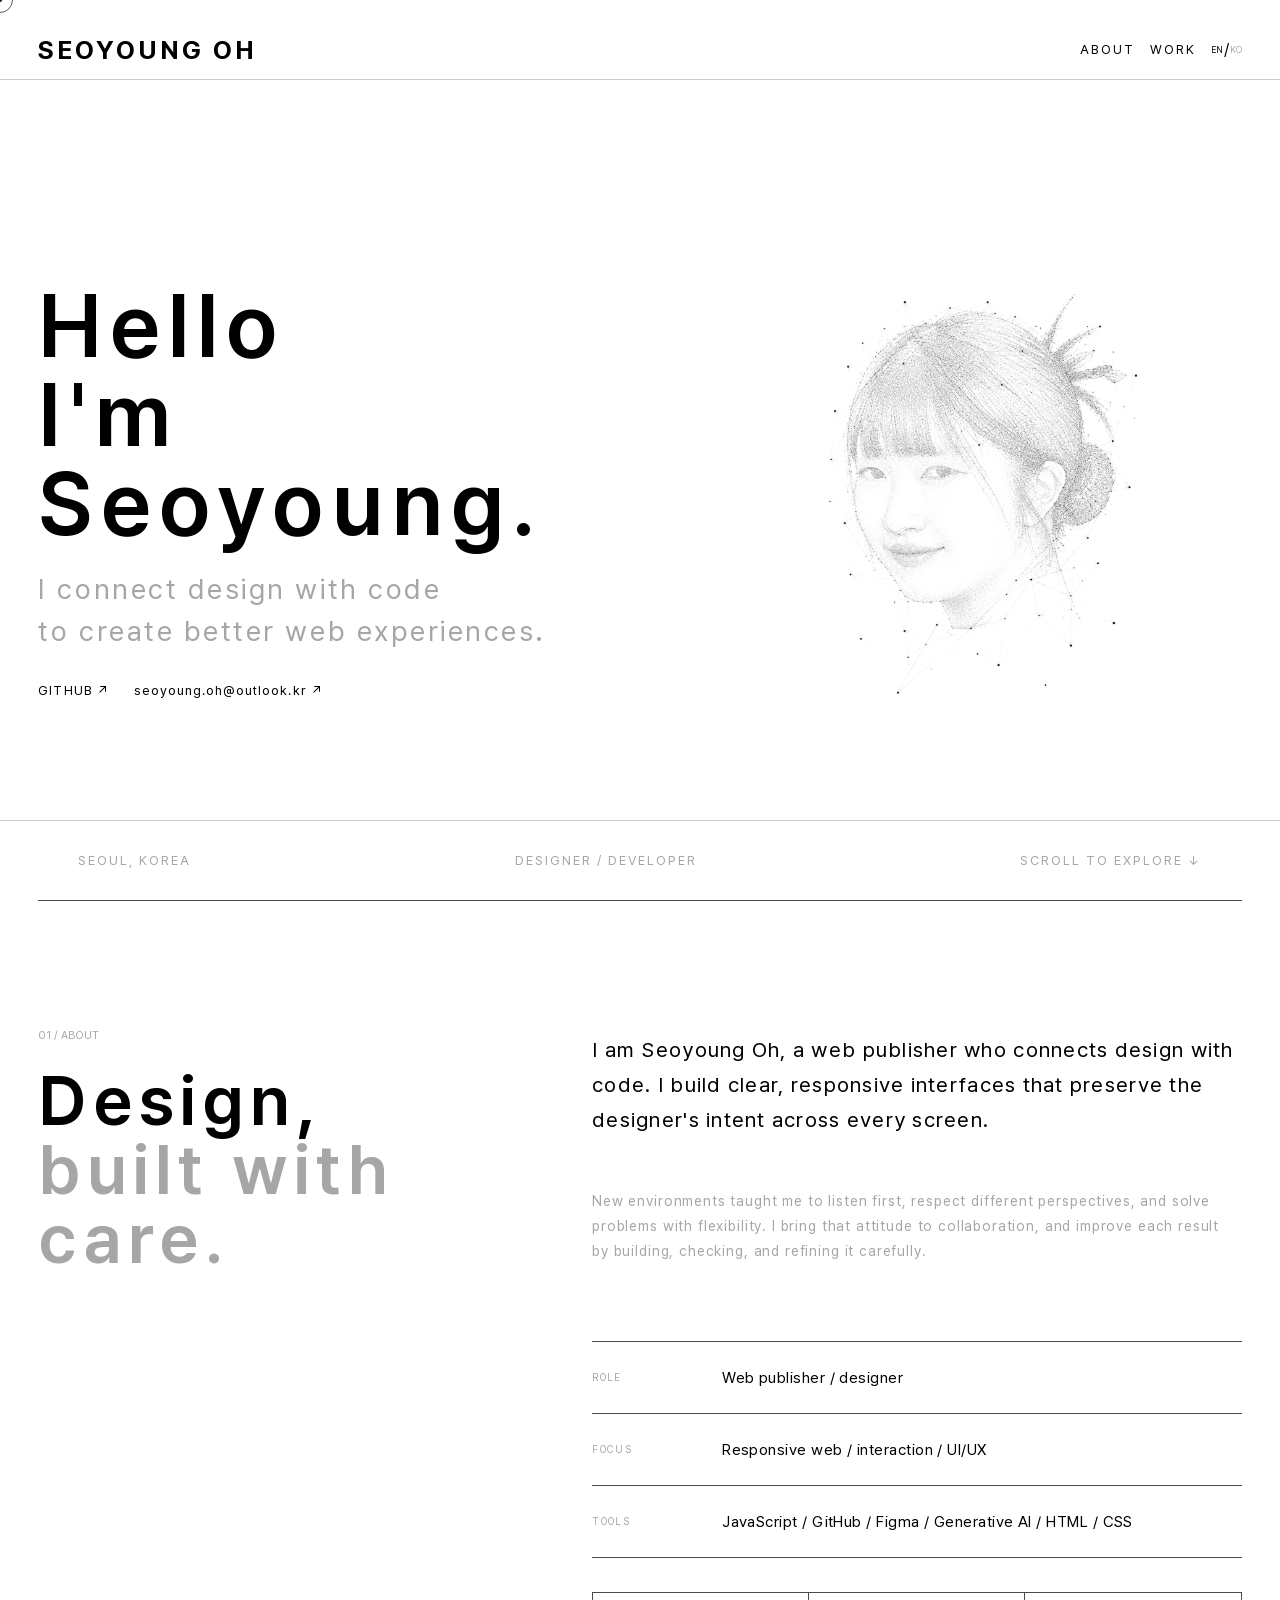
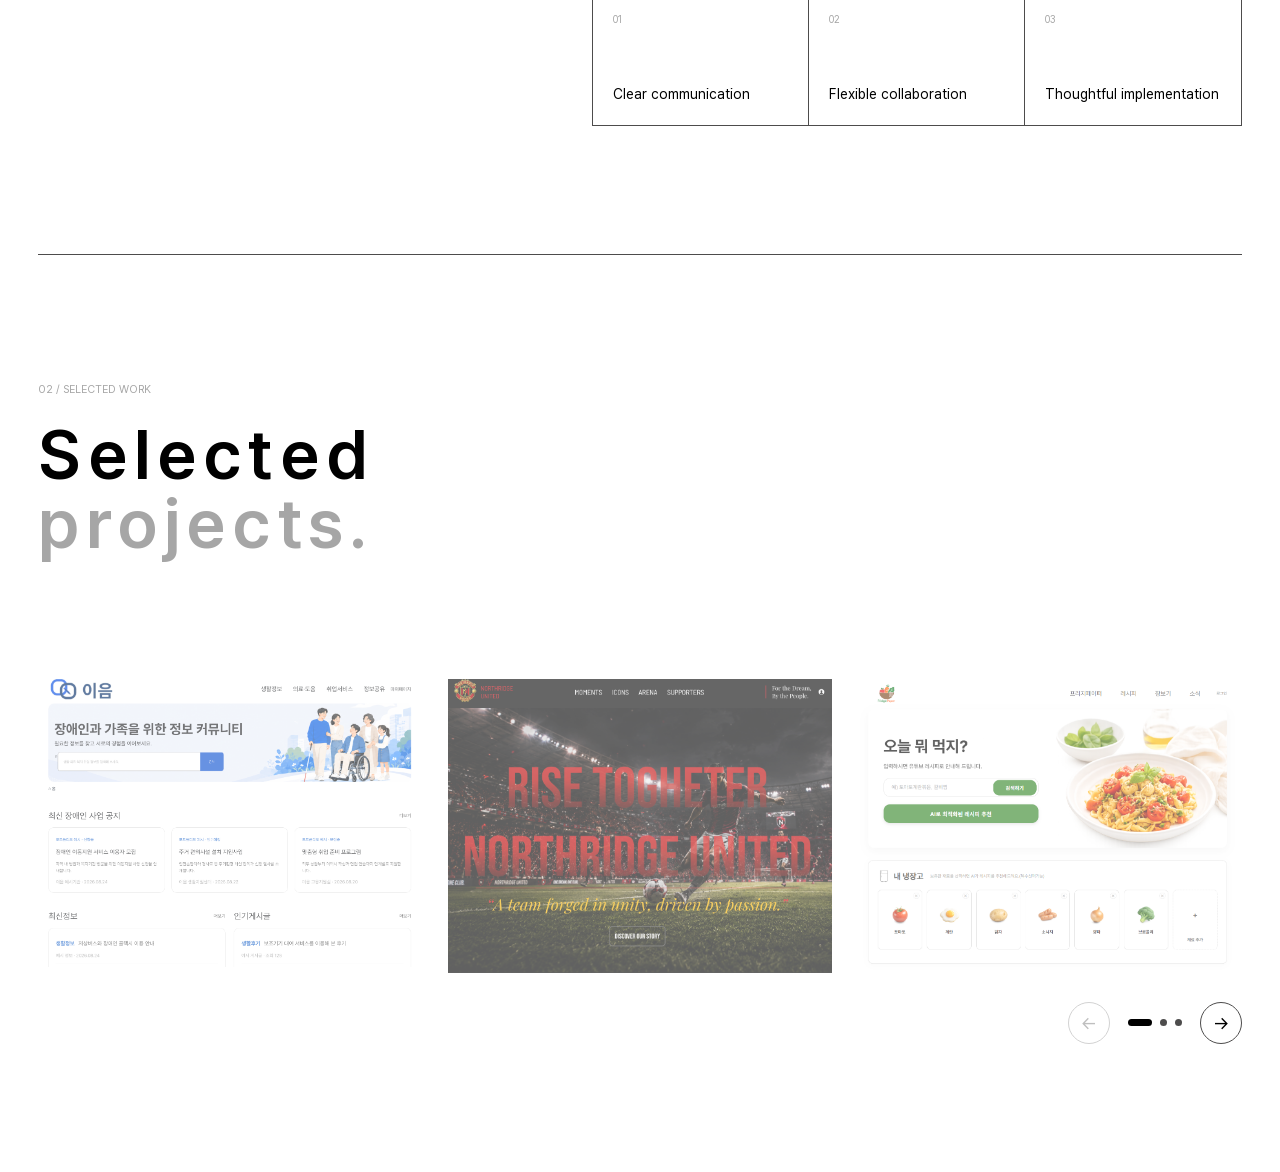
==== index.html @ 44e07429 "Update index.html" ====
<!DOCTYPE html>
<html lang="en">

<head>
  <meta charset="UTF-8">
  <meta name="viewport" content="width=device-width, initial-scale=1.0">

  <title>SEOYOUNG OH</title>

  <link rel="stylesheet" href="./css/reset.css">
  <link rel="stylesheet" href="./css/style.css">
  <link rel="stylesheet" href="./css/font.css">
  <link rel="stylesheet" href="./css/common.css">
  <link rel="stylesheet" href="./css/media.css">
  <script src="https://cdn.jsdelivr.net/npm/gsap@3/dist/gsap.min.js" defer></script>
  <script src="./script.js" defer></script>
</head>

<body>


  <header id="header">
    <div class="pc">
      <h2 class="logo ">
        <a href="./index.html" >seoyoung oh</a>
      </h2>

      <nav class="nav nav_set">
        <ul>
          <li>
            <a href="#about" data-en="ABOUT" data-ko="소개">ABOUT</a>
          </li>

          <li>
            <a href="#work" data-en="WORK" data-ko="작업">WORK</a>
          </li>

        </ul>
      </nav>

      <!-- 번역 -->
      <div class="translation">

        <button type="button" class="lang active" data-lang="en">
          EN
        </button>

        <span>/</span>

        <button type="button" class="lang" data-lang="ko">
          KO
        </button>

      </div> <!-- .translation -->
    </div><!-- .pc -->



  </header> <!-- #header -->


  <section id="contents">
    <article class="cover" id="cover">
      <article class="covertext">
        <div class="desc1 maintitle maintitle_weight">
          <p data-en="Hello" data-ko="안녕하세요">
            Hello
          </p>
          <p data-en="I'm Seoyoung." data-ko="오서영입니다.">
            I'm Seoyoung.
          </p>

        </div>

        <div class="desc2 maintitle_small">
          <p data-en="I connect design with code" data-ko="디자인의 가치를 코드로 연결해,">
            I connect design with code
          </p>

          <p data-en="to create better web experiences." data-ko="더 나은 웹 경험을 만듭니다.">
            to create better web experiences.
          </p>
        </div>

        <div class="cover_contact" aria-label="Contact information">
          <a href="https://github.com/olovesy/" target="_blank" rel="noopener noreferrer">GITHUB ↗</a>
          <a href="mailto:seoyoung.oh@outlook.kr" aria-label="seoyoung.oh@outlook.kr로 이메일 보내기">seoyoung.oh@outlook.kr ↗</a>
          
        </div>
      </article>


      <article class="coverimg">

        <figure>
          <img src="./img/img.png" alt="">
        </figure>

      </article>

    </article> <!-- .cover -->

    <article class="about" id="about">
      <div class="about_inner" id="about_inner">
        <div class="about_heading" id="about_heading">
          <div class="about_label subtitle" id="about_label">
            <p data-en="01 / ABOUT" data-ko="01 / 소개">01 / ABOUT</p>
          </div>

          <div class="about_title maintitle2" id="about_title">
            <p data-en="Design," data-ko="디자인을 이해하고,">Design,</p>
            <p data-en="built with care." data-ko="세심하게 구현합니다.">built with care.</p>
          </div>
        </div>

        <div class="about_body" id="about_body">
          <p class="about_lead title_small" id="about_lead"
            data-en="I am Seoyoung Oh, a web publisher who connects design with code. I build clear, responsive interfaces that preserve the designer's intent across every screen."
            data-ko="디자인과 코드를 연결하는 웹 퍼블리셔 오서영입니다. 디자이너의 의도가 어떤 화면에서도 자연스럽게 이어지도록 명확하고 반응형에 강한 인터페이스를 만듭니다.">
            I am Seoyoung Oh, a web publisher who connects design with code. I build clear, responsive interfaces that preserve the designer's intent across every screen.
          </p>

          <p class="about_story normalfont" id="about_story"
            data-en="New environments taught me to listen first, respect different perspectives, and solve problems with flexibility. I bring that attitude to collaboration, and improve each result by building, checking, and refining it carefully."
            data-ko="새로운 환경에서 먼저 듣고 서로 다른 관점을 존중하며 유연하게 문제를 해결하는 법을 배웠습니다. 협업에서도 이 태도를 바탕으로 직접 구현하고 확인하며 결과를 꼼꼼하게 개선합니다.">
            New environments taught me to listen first, respect different perspectives, and solve problems with flexibility. I bring that attitude to collaboration, and improve each result by building, checking, and refining it carefully.
          </p>

          <div class="about_profile" id="about_profile">
            <div class="about_profile_item">
              <span class="about_profile_name" data-en="ROLE" data-ko="역할">ROLE</span>
              <span class="about_profile_value" data-en="Web publisher / designer" data-ko="웹 퍼블리셔 / 디자이너">Web publisher / designer</span>
            </div>
            <div class="about_profile_item">
              <span class="about_profile_name" data-en="FOCUS" data-ko="강점">FOCUS</span>
              <span class="about_profile_value" data-en="Responsive web / interaction / UI/UX" data-ko="반응형 웹 / 인터랙션 / UI/UX">Responsive web / interaction / UI/UX</span>
            </div>
            <div class="about_profile_item">
              <span class="about_profile_name" data-en="TOOLS" data-ko="기술">TOOLS</span>
              <span class="about_profile_value" data-en="HTML / CSS / JavaScript / GitHub / Figma / Generative AI" data-ko="HTML / CSS / JavaScript / GitHub / Figma / 생성형 AI"> JavaScript / GitHub / Figma / Generative AI / HTML / CSS </span>
            </div>
          </div>

          <div class="about_principles" id="about_principles">
            <div class="about_principle">
              <span>01</span>
              <p data-en="Clear communication" data-ko="명확한 소통">Clear communication</p>
            </div>
            <div class="about_principle">
              <span>02</span>
              <p data-en="Flexible collaboration" data-ko="유연한 협업">Flexible collaboration</p>
            </div>
            <div class="about_principle">
              <span>03</span>
              <p data-en="Thoughtful implementation" data-ko="세심한 구현">Thoughtful implementation</p>
            </div>
          </div>
        </div>
      </div>
    </article> <!-- .about -->


    <article class="work" id="work">

  <div class="work_left">

    <div class="subtitle">
      <p data-en="02 / SELECTED WORK" data-ko="02 / 주요 작업">02 / SELECTED WORK</p>
    </div>

    <div class="maintitle2">
      <p data-en="Selected" data-ko="선별한 작업을">Selected</p>
      <p data-en="projects." data-ko="소개합니다.">projects.</p>
    </div>

  </div>

  <div class="work_body" id="work_body">
    <div class="work_list" id="work_list">

      <figure class="work_item">
        <a href="https://olovesy.github.io/01_IEUM_Personal_Portfolio/" target="_blank" rel="noopener noreferrer" aria-label="이음 개인 포트폴리오 보기">
          <img src="./img/work03.png" alt="이음 개인 포트폴리오">
        </a>
      </figure>

      <figure class="work_item">
        <a href="https://olovesy.github.io/02_NORTHTRIDGE_UNITED_Personal_Portfolio/" target="_blank" rel="noopener noreferrer" aria-label="Northridge United 개인 포트폴리오 보기">
          <img src="./img/work01.png" alt="Northridge United 개인 포트폴리오">
        </a>
      </figure>

      <figure class="work_item">
        <a href="https://olovesy.dothome.co.kr/FridgePaper/" target="_blank" rel="noopener noreferrer" aria-label="FridgePaper 프로젝트 보기">
          <img src="./img/work02.png" alt="FridgePaper 프로젝트">
        </a>
      </figure>

    </div>

    <div class="work_controls" aria-label="Project slider controls">
      <button type="button" class="work_arrow work_prev" aria-label="Previous project">←</button>
      <div class="work_dots" aria-label="Choose project"></div>
      <button type="button" class="work_arrow work_next" aria-label="Next project">→</button>
    </div>
  </div>

</article>

  </section> <!-- #contents -->

  <footer id="footer">
    <article>
      <div class="f_nav f_nav_set">
        <div class="from">
          <span>seoul, korea</span>
        </div>
        <div class="job">
          <span>designer / developer</span>
        </div>
        <div class="scroll">
          <span>scroll to explore</span>
          <span class="scroll_arrow">↓</span>
        </div>

      </div>
    </article>
  </footer> <!-- #footer -->



  <div class="cursor-dot"></div>
  <div class="cursor-circle"></div>


</body>

</html>
---- css/style.css ----
@charset "utf-8";

* {
    margin: 0;
    padding: 0;
    box-sizing: border-box;
}

li {
    list-style: none;
}

a {
    text-decoration: none;
    color: var(--black);
}

html {
    scroll-behavior: smooth;
}

body {
    overflow-x: hidden;
}


/* header */
#header .pc {
    position: fixed;
    top: 0;
    left: 0;
    z-index: 1000;

    width: 100%;
    height: 80px;
    padding: 0 40px;

    display: flex;
    align-items: center;

    border-bottom: 1px solid var(--black300);
    /* background-color: aquamarine; */
}

.cover,
.about,
.work,
.contact {
    scroll-margin-top: 80px;
}


/* .pc */
/* 로고 */
#header .pc {
    display: flex;
    background-color: #fff;
}

#header .logo {
    margin-top: 20px;
    /* 위 간격*/

}

#header .logo a {
    text-transform: uppercase;
    letter-spacing: 3px;
    font-size: clamp(20px, 2vw, 28px);
}


/* 네비 */

#header .nav {
    margin-left: auto;
    margin-top: 20px;
    /* 위 간격*/

}

#header .nav ul {
    display: flex;
    align-items: center;
    gap: clamp(10px, 1.2vw, 17px);
}

#header .nav ul li a {
    display: block;
    margin: 0;

    text-transform: uppercase;
}













/* 번역 */

.translation {
    display: flex;
    align-items: center;
    gap: 1px;

    margin-left: 15px;
    /* padding-right: 20px; */
    margin-top: 20px;
    /* 위 간격*/
}

.translation .lang {
    padding: 0;
    border: 0;
    background: none;

    color: var(--black200);
    cursor: pointer;
    font-size: 9px;
    letter-spacing: 1;
}

.translation .lang.active {
    color: var(--black);
}


/* .mobile */
#header .mobile {
    display: none;
}






#header .m_logo {
    margin-top: 20px;
    /* 위 간격*/

}

#header .m_logo a {
    text-transform: uppercase;
    letter-spacing: 3px;
}


/* 네비 */

#header .m_nav {
    margin-left: auto;
    margin-top: 20px;
    /* 위 간격*/

}

#header .m_nav ul {
    display: flex;
    align-items: center;
    gap: 17px
}

.header .m_nav ul li a {
    display: block;
    margin: 0;

    text-transform: uppercase;
}













/* 번역 */

.m_translation {
    display: flex;
    align-items: center;
    gap: 6px;

    margin-left: 40px;
    padding-right: 20px;
    margin-top: 20px;
    /* 위 간격*/
}

.m_translation .lang {
    padding: 0;
    border: 0;
    background: none;

    color: var(--black200);
    cursor: pointer;
    font-size: 10px;
    letter-spacing: 1;
}

.m_translation .lang.active {
    color: var(--black);
}



/* contents */

#contents {

    /* display: flex; */
    position: relative;

    padding: 80px 40px 0px 40px;
    height: auto;

}

/* 공통 */
.cover,
.about,
.work,
.contact {
    position: relative;
    width: 100%;
    height: 85vh;
    display: flex;



}


/* cover */
.cover {

    /* background-color: rgb(229, 243, 238); */
}

.cover {
    gap: 10%;
}

.cover .covertext {
    width: 100%;
    display: flex;
    flex-direction: column;
}

.cover .desc1 {
    margin-top: 15%;
    margin-left: 20%;
    /* background-color: #e9cfcf; */
}

.cover .desc1 p {}

.cover .desc2 {
    margin-top: -1%;
    margin-left: 20%;

}

.cover .desc2 p:first-child {
    padding-top: 3%;
}

.cover_contact {
    display: flex;
    flex-wrap: wrap;
    gap: 12px 24px;
    margin-top: 32px;
    margin-left: 20%;
    font-size: 13px;
    letter-spacing: 0.08em;
}

.cover_contact a,
.cover_contact span {
    color: var(--black);
}

.cover_contact a {
    border-bottom: 1px solid transparent;
    transition: border-color 0.2s ease;
}

.cover_contact a:hover,
.cover_contact a:focus-visible {
    border-bottom-color: currentColor;
}

.cover .coverimg {}

.cover .coverimg figure {}

.cover .coverimg figure img {
    /* display: none; */
    width: 65%;
    margin-top: 15%;
    background-color: #fff;

}



/* about 영역 */
.about {
    /* background-color: rgb(247, 237, 231); */






}

/* about 안의 글자와 이미지를 한 줄로 배치 */
.about .about_text {
    display: flex;
    margin-top: 10%;
    gap: 20%;
    width: 100%;


}

/* 왼쪽 */
.about .about_text .left {

    width: 33%;
    /* background-color: #e3dceb; */
    margin-left: 13%;

}



/* 오른쪽 */
.about .right_2 {
    /* background-color: #fadce7; */
    width: 27%;
    margin-top: 2%;
}

/* 설명 문단의 기본 여백 제거 */
.about .aboutmedesc p {}


.about .aboutmedesc p:nth-of-type(3) {
    display: flex;
    margin-top: 2%;
}

/* role 영역 */
.about .role {
    display: flex;
    /* role과 내용물을 가로로 배치 */
    align-items: baseline;
    /* 글자의 기준선에 맞춰 정렬 */

    border-top: 1px solid var(--black100);
    /* 위쪽 선 */
    margin-top: 30px;

    width: 80%;
    /* 보더 고정 너비 */


}



/* focus 영역 */
.about .focus {
    display: flex;
    /* focus와 내용물을 가로로 배치 */
    align-items: baseline;
    /* 글자의 기준선에 맞춰 정렬 */
    border-top: 1px solid var(--black100);
    /* 위쪽 선 */
    width: 80%;
    /* 보더 고정 너비 */

}

/* role과 focus의 제목 영역 너비 고정 */
.about .role p:first-child,
.about .focus p:first-child {
    width: 26%;
    /* role, focus 글씨 영역 너비 */
    flex-shrink: 0;
    /* 너비가 줄어들지 않도록 설정 */
    margin: 0;
    /* 기본 여백 제거 */
    margin: 20px 0;
    /* 위아래 바깥 여백 */

}

/* role과 focus의 상세 내용 기본 여백 제거 */
.about .role p:last-child,
.about .focus p:last-child {
    margin: 0;
}



/* work */
.work {


    /* background-color: rgb(244, 247, 238); */
}

/* contact */
.contact {


    /* background-color: rgb(242, 240, 224); */
}

/* contact */
.contact {
    height: auto;
    min-height: calc(100vh - 80px);
    padding: clamp(90px, 12vw, 180px) 0 clamp(80px, 9vw, 130px);
}

.contact_inner {
    width: 100%;
    display: grid;
    grid-template-columns: minmax(0, 1fr) minmax(360px, 0.72fr);
    gap: clamp(50px, 9vw, 150px);
    align-items: start;
}

.contact_heading {
    margin-left: 13%;
}

.contact_title {
    margin-top: 18px;
}

.contact_title p:last-child {
    color: var(--black200);
}

.contact_body {
    padding-top: 28px;
}

.contact_intro {
    max-width: 570px;
    color: var(--black200);
}

.contact_list {
    margin-top: clamp(38px, 5vw, 70px);
    border-top: 1px solid var(--black100);
}

.contact_item {
    min-height: 86px;
    display: grid;
    grid-template-columns: 95px minmax(0, 1fr) 30px;
    gap: 18px;
    align-items: center;
    border-bottom: 1px solid var(--black100);
    color: var(--black);
    transition: padding 0.3s ease, background-color 0.3s ease;
}

a.contact_item:hover,
a.contact_item:focus-visible {
    padding: 0 16px;
    background: rgba(0, 0, 0, 0.035);
}

.contact_name {
    color: var(--black200);
    font-size: 10px;
    letter-spacing: 0.14em;
}

.contact_value {
    overflow-wrap: anywhere;
    font-size: clamp(15px, 1.4vw, 20px);
    letter-spacing: 0.03em;
}

.contact_arrow {
    justify-self: end;
    font-size: 18px;
    transition: transform 0.3s ease;
}

a.contact_item:hover .contact_arrow {
    transform: translate(4px, -4px);
}

.contact_item.is-pending {
    color: var(--black200);
}

.contact_item.is-pending .contact_arrow {
    opacity: 0.25;
}

.contact_meta {
    display: flex;
    justify-content: space-between;
    gap: 20px;
    margin-top: 24px;
    color: var(--black200);
}




.work {
    display: flex;
    flex-direction: column;
    /* background-color: rgb(244, 247, 238); */
}


/* 왼쪽 타이틀 */
.work_left {
    margin-top: 10%;
    margin-left: 13%;
}


/* 프로젝트 이미지 */
.work_list {
    display: flex;
    justify-content: center;
    gap: 3%;

    width: 100%;
    margin-top: 8%;

    overflow: hidden;
}


/* 이미지 각각 */
.work_item {
    width: 25%;
    flex-shrink: 0;
    overflow: hidden;
}

.work_item img {
    display: block;
    width: 100%;
    height: auto;
}











#footer {

    width: 100%;
    height: 80px;
    /* background-color: #f1d7d7; */

    position: fixed;
    left: 0;
    bottom: 0;

    z-index: 1000;
    padding: 0 40px;
    /*헤더푸터40px간격*/

    border-top: 1px solid var(--black300);
    background-color: #fff;
}

#footer .f_nav {
    display: flex;
    justify-content: space-between;
    line-height: 80px;
    text-transform: uppercase;

}

#footer .from {}

#footer .job {}



#footer .scroll {
    /* position: absolute;
    right: 40px;
    bottom: 30px; */


    align-items: center;
    gap: 15px;
}

#footer .scroll_arrow {
    /* display: inline-block;
    font-size: 20px; */

    animation: scrollMove 1.5s ease-in-out infinite;
}

/* 화살표만 살짝 위아래 움직임 */
@keyframes scrollMove {

    0%,
    100% {
        transform: translateY(0);
    }

    50% {
        transform: translateY(6px);
    }
}




/* 커스텀 커서 */
.cursor {
    position: fixed;
    top: 0;
    left: 0;

    width: 20px;
    height: 20px;

    border: 1px solid #000;
    border-radius: 50%;

    pointer-events: none;
    z-index: 9999;

    transform: translate(-50%, -50%);

    transition: width 0.3s ease,
        height 0.3s ease;
}

/* a 태그에 마우스 올렸을 때 */
.cursor.hover {
    width: 50px;
    height: 50px;
}

/* 실제 위치를 빠르게 따라가는 점 */
.cursor-dot {
    position: fixed;
    top: 0;
    left: 0;

    width: 4px;
    height: 4px;

    background: #000;
    border-radius: 50%;

    pointer-events: none;
    z-index: 10000;

    transform: translate(-50%, -50%);
}


/* 조금 느리게 따라오는 원 */
.cursor-circle {
    position: fixed;
    top: 0;
    left: 0;

    width: 26px;
    height: 26px;

    border: 1px solid rgba(0, 0, 0, 0.65);
    border-radius: 50%;

    pointer-events: none;
    z-index: 9999;

    transform: translate(-50%, -50%);

    transition:
        width 0.25s ease,
        height 0.25s ease,
        background-color 0.25s ease;
}


/* 링크에 올라갔을 때 */
.cursor-circle.hover {
    width: 46px;
    height: 46px;

    background: rgba(0, 0, 0, 0.06);
}





.project-card {
  overflow: hidden;
}

.project-card img {
  width: 100%;
  display: block;
}






.work_list {
  display: flex;
  gap: 30px;
}

.work_item {
  overflow: hidden;
}

.work_item img {
  width: 100%;
  display: block;
}

/* GSAP work carousel */
.work {
  overflow: hidden;
}

.work_list {
  --work-gap: clamp(14px, 2vw, 30px);
  justify-content: flex-start;
  gap: var(--work-gap);
  overflow: visible;
  will-change: transform;
  cursor: default;
  touch-action: pan-y;
  user-select: none;
}

.work_list.is-dragging {
  cursor: grabbing;
}

.work_list img {
  pointer-events: none;
  -webkit-user-drag: none;
}

.work_controls {
  display: flex;
  align-items: center;
  justify-content: center;
  gap: 18px;
  margin-top: 24px;
}

.work_arrow {
  width: 42px;
  height: 42px;
  border: 1px solid var(--black100);
  border-radius: 50%;
  background: #fff;
  color: var(--black);
  cursor: pointer;
  font-size: 18px;
  transition: color 0.2s ease, background-color 0.2s ease;
}

.work_arrow:hover {
  color: #fff;
  background: var(--black);
}

.work_arrow:disabled {
  opacity: 0.25;
  cursor: default;
  color: var(--black);
  background: #fff;
}

.work_dots {
  display: flex;
  align-items: center;
  gap: 8px;
}

.work_dots button {
  width: 7px;
  height: 7px;
  padding: 0;
  border: 0;
  border-radius: 50%;
  background: var(--black100);
  cursor: pointer;
  transition: width 0.25s ease, background-color 0.25s ease;
}

.work_dots button.active {
  width: 24px;
  border-radius: 10px;
  background: var(--black);
}

.work_item {
  width: auto;
  flex: 0 0 calc((100% - (var(--work-gap) * 2)) / 3);
  cursor: pointer;
  opacity: 0.62;
  transition: opacity 0.25s ease, transform 0.25s ease;
}

.work_item:hover,
.work_item:focus-visible {
  opacity: 1;
}

.work_item.is-selected {
  transform: translateY(-6px);
}

.work_item img {
  aspect-ratio: 4 / 3;
  object-fit: cover;
}

@media (max-width: 960px) {
  .work_item {
    flex-basis: calc((100% - var(--work-gap)) / 2);
  }
}

@media (max-width: 600px) {
  .work_left {
    margin-left: 0;
  }

  .work_item {
    flex-basis: 100%;
  }
}

@media (prefers-reduced-motion: reduce) {
  .work_list { scroll-behavior: auto; }
}

/* Expanded bilingual introduction */
.about {
  height: auto;
  min-height: 85vh;
  padding-bottom: clamp(80px, 10vw, 150px);
}

.about .about_text {
  align-items: flex-start;
}

.about .right_2 {
  width: min(42%, 610px);
}

.about .aboutmemain {
  margin-bottom: 18px;
  font-weight: 600;
}

.about .aboutmedesc {
  color: var(--black200);
}

.about .aboutmedesc p + p {
  margin-top: 16px;
}

.about .role,
.about .focus {
  width: 100%;
}

.about_values {
  margin-top: 18px;
  border-top: 1px solid var(--black100);
}

.about_value {
  display: grid;
  grid-template-columns: 42px 1fr;
  gap: 12px;
  padding: 14px 0;
  border-bottom: 1px solid var(--black100);
}

.about_value span {
  color: var(--black200);
  font-size: 0.75em;
}

@media (max-width: 960px) {
  .about .about_text {
    gap: 8%;
  }

  .about .about_text .left {
    width: 40%;
    margin-left: 5%;
  }

  .about .right_2 {
    width: 47%;
    margin-right: 0;
  }
}

@media (max-width: 600px) {
  .about {
    height: auto;
    min-height: 0;
  }

  .about .about_text {
    gap: 48px;
  }

  .about .about_text .left,
  .about .right_2 {
    width: 100%;
    margin-left: 0;
    margin-right: 0;
  }
}
---- css/font.css ----
@charset "utf-8";

@font-face {
    font-family: "Pretendard";
    src: url("./PretendardVariable.ttf") format("truetype");
    font-weight: 100 900;
    font-style: normal;
    font-display: swap;
}

html,
body,
button,
input,
textarea,
select {
    font-family: "Pretendard", sans-serif;
}
---- css/common.css ----
@charset "utf-8";



/* 메인가장큰글씨 */
.maintitle {
  font-size: clamp(48px, 8vw, 89px);
  font-weight: 600;
  line-height: 0.95;
  letter-spacing: 0.09em;
  color: var(--black);
  line-height: 1;
}


/* 서브큰글씨 */
.maintitle2{
  font-size: clamp(38px, 6vw, 69px);
font-weight: 600;
line-height: 1;
letter-spacing: 0.09em;
color: var(--black);
}

/* 메인회색글씨 */
.maintitle_small {
  font-size: clamp(16px, 2.2vw, 31px);
  color: var(--black200);
  line-height: 1.5;
  letter-spacing: 0.09em;

}
/* 작은검정글씨 */
.title_small {
  font-size: clamp(14px, 1.1vw, 16px);
  line-height: 1.5;
  letter-spacing: clamp(0.02em, 0.15vw, 0.06em);

}



/* 헤더네비게이션 */
.nav_set {
  font-size: clamp(10px, 1vw, 14px);
letter-spacing: clamp(1px, 0.15vw, 2px);
color: var(--black300);
}

/* 푸터네비게이션 */
.f_nav_set {
  font-size: clamp(11px, 1.2vw, 13px);
  letter-spacing: clamp(1px, 0.2vw, 2px);
  color: var(--black200);
  display: inline-block;

}

/* 서브페이지타이틀 */
.subtitle {
 font-size: clamp(7px, 1vw, 11px);
  color: var(--black200);
  text-transform: uppercase;

}

/* 작은글씨 */
.normalfont {
  font-size: clamp(12px, 1.1vw, 16px);
  line-height: 1.5;
  letter-spacing: clamp(0.02em, 0.15vw, 0.06em);
}
---- css/media.css ----
@charset "utf-8";

/* 961px 이상: PC 헤더 표시 */
@media (min-width: 961px) {
  #header .pc {
    display: flex;
  }

  #header .mobile {
    display: none;
  }

  .about .right_2 {

    padding-left: 20px;
    padding-right: 20px;
    box-sizing: border-box;
  }
}


/* 960px 이하: 모바일 헤더 표시 */
@media (max-width: 960px) {
  #header .pc {}


  #contents {
    width: 100%;
    height: auto;
    padding: 80px 20px 0;
    box-sizing: border-box;
  }

  #contents {
    width: 100%;
    height: auto;
    padding: 80px 20px 0;
    box-sizing: border-box;
  }

  .cover,
  .work,
  .contact {
    width: 100%;
    height: calc(100vh - 80px);
    min-height: calc(100vh - 80px);
    box-sizing: border-box;
  }

  .about {
    width: 100%;
    height: 85vh;
    min-height: 85vh;
    box-sizing: border-box;
  }






  /* about 영역이 모바일 화면 너비를 넘지 않도록 설정 */
  .about {}

  .about .about_text {}



  .about figure {}

  .about figure img {}



  .about .role,
  .about .focus {}
}


@media (max-width: 1210px) {
  .about .about_text {
    gap: 8%;
  }

  .about .about_text .left {
    width: 40%;
  }

  .about .about1 {}

  .about .about1 p {}

  .about .about1_1 {}

  .about .about1_1 p {}

  .about figure {}

  /* 오른쪽 설명 영역 */
  .about .right_2 {
    margin-right: 10%;
    width: 40%;
  }


}



@media (max-width: 1024px) {

  /* about 안의 글자와 이미지를 한 줄로 배치 */
  .about .about_text {

    gap: 15%;




  }


  .about .about_text .left {
    margin-left: 8%;
  }

  .about .right_2 {
    margin-right: 8%;
    width: 30%;
    margin-top: 1%;


  }

  .about .right_2 {
    margin-right: 5%;
    width: 35%;


  }

}

@media (max-width: 900px) {
  .about .about_text {

    gap: 17%;

  }

  .about .about_text .left {
    margin-left: 5%;
  }

  .about .right_2 {
    margin-right: 4%;
    width: 40%;


  }


}

@media (max-width: 768px) {
  .about .about_text {

    gap: 11%;

  }

  .about .role p:first-child,
  .about .focus p:first-child {

    margin: 17px 0;
    /* 위아래 바깥 여백 */

  }
}


@media (max-width: 600px) {
  .cover {
    display: flex;
    flex-direction: column;

  }

  .cover .desc1 {

    margin-left: 17%;
  }

  .cover_contact {
    margin-left: 17%;
    margin-top: 20px;
    gap: 10px 18px;
  }

  .cover .coverimg figure img {

    width: 43%;
    margin-left: 40%;
    margin-top: 1%;
  }


  .about .about_text {
    display: flex;
    flex-direction: column;
  }

  .about .about_text .left {
    margin-left: 16%;
  }

  .about .right_2 {
    margin-right: 5%;
    width: 35%;
    margin-left: 43%;
  }

  .about .right_2 {
    margin-right: 5%;
    width: 45%
  }

  .about .role {

    margin-top: 17px;
  }

  .about .role p:first-child,
  .about .focus p:first-child {
    margin: 10px 0;
  }
}

/* Final cascade guard for the unified grid */
.about .about_text,
.work,
.contact_inner {
  display: grid;
  grid-template-columns: var(--section-left) var(--section-right);
  gap: var(--section-gap);
}

.about .about_text .left,
.work_left,
.contact_heading {
  width: auto;
  margin: 0;
}

.about .right_2,
.work_body,
.contact_body {
  width: 100%;
  margin: 0;
}

@media (max-width: 1180px) {
  .work_item {
    flex-basis: calc((100% - var(--work-gap)) / 2);
  }
}

@media (max-width: 760px) {
  .about .about_text,
  .work,
  .contact_inner {
    grid-template-columns: minmax(0, 1fr);
    gap: 48px;
  }

  .about .about_text .left,
  .work_left,
  .contact_heading {
    position: static;
    width: 100%;
    margin: 0;
  }

  .about .right_2,
  .work_body,
  .contact_body {
    width: 100%;
    margin: 0;
  }

  .work_item {
    flex-basis: 100%;
  }
}

/* Rebuilt about section */
.about_inner {
  width: 100%;
  display: grid;
  grid-template-columns: var(--section-left) var(--section-right);
  gap: var(--section-gap);
  align-items: start;
}

.about_heading {
  position: sticky;
  top: 120px;
}

.about_title {
  margin-top: 24px;
}

.about_title p:last-child {
  color: var(--black200);
}

.about_body {
  width: 100%;
  min-width: 0;
  padding-top: 4px;
}

.about_lead {
  max-width: 660px;
  font-size: clamp(17px, 1.65vw, 24px);
  line-height: 1.65;
}

.about_story {
  max-width: 640px;
  margin-top: clamp(28px, 4vw, 52px);
  color: var(--black200);
  line-height: 1.8;
}

.about_profile {
  margin-top: clamp(42px, 6vw, 76px);
  border-top: 1px solid var(--black100);
}

.about_profile_item {
  min-height: 72px;
  display: grid;
  grid-template-columns: 110px minmax(0, 1fr);
  gap: 20px;
  align-items: center;
  border-bottom: 1px solid var(--black100);
}

.about_profile_name {
  color: var(--black200);
  font-size: 10px;
  letter-spacing: 0.14em;
}

.about_profile_value {
  font-size: clamp(14px, 1.2vw, 18px);
  letter-spacing: 0.03em;
}

.about_principles {
  display: grid;
  grid-template-columns: repeat(3, minmax(0, 1fr));
  gap: 1px;
  margin-top: 34px;
  background: var(--black100);
  border: 1px solid var(--black100);
}

.about_principle {
  min-height: 132px;
  display: flex;
  flex-direction: column;
  justify-content: space-between;
  padding: 20px;
  background: #fff;
}

.about_principle span {
  color: var(--black200);
  font-size: 10px;
}

.about_principle p {
  font-size: clamp(13px, 1.1vw, 16px);
  line-height: 1.45;
}

@media (max-width: 760px) {
  .about_inner {
    grid-template-columns: minmax(0, 1fr);
    gap: 48px;
  }

  .about_heading {
    position: static;
  }

  .about_body {
    padding-top: 0;
  }
}

@media (max-width: 520px) {
  .about_profile_item {
    grid-template-columns: 74px minmax(0, 1fr);
    gap: 12px;
  }

  .about_principles {
    grid-template-columns: 1fr;
  }

  .about_principle {
    min-height: 88px;
  }
}

/* Selected projects: title above, large images below */
.work {
  display: block;
}

.work_left {
  position: static;
  width: 100%;
  max-width: 760px;
}

.work_left .maintitle2 {
  margin-top: 24px;
}

.work_left .maintitle2 p:last-child {
  color: var(--black200);
}

.work_body {
  width: 100%;
  margin-top: clamp(54px, 7vw, 96px);
  padding-top: 8px;
}

.work_list {
  width: 100%;
}

.work_item {
  flex-basis: calc((100% - (var(--work-gap) * 2)) / 3);
}

.work_item img {
  min-height: clamp(230px, 23vw, 360px);
}

@media (max-width: 1180px) {
  .work_item {
    flex-basis: calc((100% - var(--work-gap)) / 2);
  }

  .work_item img {
    min-height: clamp(260px, 36vw, 430px);
  }
}

@media (max-width: 760px) {
  .work_body {
    margin-top: 48px;
  }

  .work_item {
    flex-basis: 100%;
  }

  .work_item img {
    min-height: clamp(250px, 68vw, 460px);
  }
}

/* =========================================================
   Unified section layout: about / work / contact
   ========================================================= */
:root {
  --section-max: 1440px;
  --section-space: clamp(110px, 13vw, 190px);
  --section-gap: clamp(56px, 8vw, 128px);
  --section-left: minmax(280px, 0.82fr);
  --section-right: minmax(0, 1.18fr);
}

#contents {
  padding-left: clamp(20px, 3vw, 40px);
  padding-right: clamp(20px, 3vw, 40px);
}

.about,
.work,
.contact {
  width: min(100%, var(--section-max));
  height: auto;
  min-height: 0;
  margin: 0 auto;
  padding: var(--section-space) 0;
  box-sizing: border-box;
}

.about + .work,
.work + .contact {
  border-top: 1px solid var(--black100);
}

.about .about_text,
.work,
.contact_inner {
  display: grid;
  grid-template-columns: var(--section-left) var(--section-right);
  gap: var(--section-gap);
  align-items: start;
}

.about .about_text {
  width: 100%;
  margin: 0;
}

.about .about_text .left,
.work_left,
.contact_heading {
  width: auto;
  margin: 0;
  padding: 0;
  position: sticky;
  top: 120px;
}

.about .right_2,
.work_body,
.contact_body {
  width: 100%;
  min-width: 0;
  margin: 0;
  padding: 4px 0 0;
}

.about .aboutmemain,
.contact_intro {
  max-width: 620px;
}

.about .role,
.about .focus,
.about_values,
.contact_list {
  width: 100%;
}

.work {
  overflow: visible;
}

.work_body {
  overflow: hidden;
}

.work_list {
  width: 100%;
  margin: 0;
}

.work_item {
  flex-basis: calc((100% - (var(--work-gap) * 2)) / 3);
}

.work_controls {
  justify-content: flex-end;
  margin-top: 28px;
}

.contact_inner {
  width: 100%;
}

.contact_title,
.contact_list {
  margin-top: 24px;
}

.contact_meta {
  padding-bottom: 80px;
}

@media (max-width: 1180px) {
  :root {
    --section-gap: clamp(40px, 6vw, 72px);
    --section-left: minmax(240px, 0.72fr);
    --section-right: minmax(0, 1.28fr);
  }

  .work_item {
    flex-basis: calc((100% - var(--work-gap)) / 2);
  }
}

@media (max-width: 760px) {
  :root {
    --section-space: clamp(84px, 20vw, 120px);
  }

  .about .about_text,
  .work,
  .contact_inner {
    grid-template-columns: minmax(0, 1fr);
    gap: 48px;
  }

  .about .about_text .left,
  .work_left,
  .contact_heading {
    position: static;
    width: 100%;
    margin: 0;
  }

  .about .right_2,
  .work_body,
  .contact_body {
    width: 100%;
    margin: 0;
    padding-top: 0;
  }

  .work_item {
    flex-basis: 100%;
  }

  .work_controls {
    justify-content: space-between;
  }

  .contact_item {
    grid-template-columns: 74px minmax(0, 1fr) 24px;
  }
}

@media (max-width: 420px) {
  .about .about_text,
  .work,
  .contact_inner {
    gap: 38px;
  }

  .contact_item {
    grid-template-columns: 1fr 22px;
    gap: 6px 12px;
    padding: 14px 0;
  }

  .contact_name {
    grid-column: 1 / -1;
  }

  .contact_value {
    font-size: 14px;
  }
}

/* contact */
@media (max-width: 960px) {
  .contact_inner {
    grid-template-columns: 1fr;
    gap: 48px;
  }

  .contact_heading {
    margin-left: 5%;
  }

  .contact_body {
    width: 88%;
    margin-left: auto;
    margin-right: auto;
    padding-top: 0;
  }
}

@media (max-width: 600px) {
  .contact {
    min-height: 0;
    padding-top: 90px;
  }

  .contact_heading {
    margin-left: 0;
  }

  .contact_body {
    width: 100%;
  }

  .contact_item {
    min-height: 76px;
    grid-template-columns: 68px minmax(0, 1fr) 22px;
    gap: 10px;
  }

  .contact_meta {
    flex-direction: column;
    gap: 6px;
  }
}

@media (max-width: 480px) {}

/* about: added introduction copy */
@media (max-width: 1210px) {
  .about .about_text {
    gap: 8%;
  }

  .about .about_text .left {
    width: 40%;
    margin-left: 5%;
  }

  .about .right_2 {
    width: 47%;
    margin-right: 0;
  }
}

@media (max-width: 600px) {
  .about {
    height: auto;
    min-height: 0;
  }

  .about .about_text {
    gap: 48px;
  }

  .about .about_text .left,
  .about .right_2 {
    width: 100%;
    margin-left: 0;
    margin-right: 0;
  }
}

/* Final unified layout overrides */
.about .about_text,
.work,
.contact_inner {
  display: grid;
  grid-template-columns: var(--section-left) var(--section-right);
  gap: var(--section-gap);
}

.about .about_text .left,
.work_left,
.contact_heading {
  width: auto;
  margin: 0;
}

.about .right_2,
.work_body,
.contact_body {
  width: 100%;
  margin: 0;
}

@media (max-width: 1180px) {
  .work_item {
    flex-basis: calc((100% - var(--work-gap)) / 2);
  }
}

@media (max-width: 760px) {
  .about .about_text,
  .work,
  .contact_inner {
    grid-template-columns: minmax(0, 1fr);
    gap: 48px;
  }

  .about .about_text .left,
  .work_left,
  .contact_heading {
    position: static;
    width: 100%;
    margin: 0;
  }

  .about .right_2,
  .work_body,
  .contact_body {
    width: 100%;
    margin: 0;
  }

  .work_item {
    flex-basis: 100%;
  }
}

/* Work layout final override */
.work {
  display: block;
}

.work_left {
  position: static;
  width: 100%;
  max-width: 760px;
  margin: 0;
}

.work_body {
  width: 100%;
  margin: clamp(54px, 7vw, 96px) 0 0;
  padding-top: 8px;
}

/* Final bilingual spacing alignment */
:root {
  --page-gutter: clamp(20px, 3vw, 40px);
  --content-max: 1440px;
  --section-padding: clamp(96px, 10vw, 144px);
}

#header .pc,
#footer article {
  padding-left: var(--page-gutter);
  padding-right: var(--page-gutter);
}

#contents {
  padding: 80px var(--page-gutter) 0;
}

.cover,
.about,
.work {
  width: min(100%, var(--content-max));
  margin-left: auto;
  margin-right: auto;
  box-sizing: border-box;
}

.cover {
  min-height: calc(100vh - 80px);
  height: auto;
  align-items: center;
  gap: clamp(40px, 7vw, 112px);
  padding: clamp(64px, 8vw, 120px) 0;
}

.cover .desc1,
.cover .desc2,
.cover_contact {
  margin-left: 0;
}

.cover .desc1 {
  min-height: 2.15em;
  margin-top: 0;
}

.cover .desc2 {
  min-height: 3.1em;
  margin-top: 20px;
}

.cover .desc2 p:first-child {
  padding-top: 0;
}

.cover_contact {
  margin-top: 28px;
}

.cover .coverimg figure img {
  display: block;
  margin: 0 auto;
}

.cover + .about,
.about + .work {
  border-top: 1px solid var(--black100);
}

.about,
.work {
  padding-top: var(--section-padding);
  padding-bottom: var(--section-padding);
}

.about_inner {
  width: 100%;
}

.about_title {
  min-height: 2.35em;
}

.about_lead {
  min-height: 4.8em;
}

.about_story {
  min-height: 4.8em;
}

.work_left .maintitle2 {
  min-height: 2.35em;
}

html[lang="ko"] body,
html[lang="ko"] button {
  word-break: keep-all;
}

@media (max-width: 760px) {
  :root {
    --section-padding: 88px;
  }

  .cover {
    flex-direction: column;
    align-items: stretch;
    gap: 40px;
    padding: 56px 0 88px;
  }

  .cover .desc1,
  .cover .desc2,
  .cover_contact {
    margin-left: 0;
  }

  .cover .coverimg figure img {
    width: min(72%, 340px);
    margin: 0 auto;
  }

  .about_title,
  .about_lead,
  .about_story,
  .work_left .maintitle2 {
    min-height: 0;
  }
}
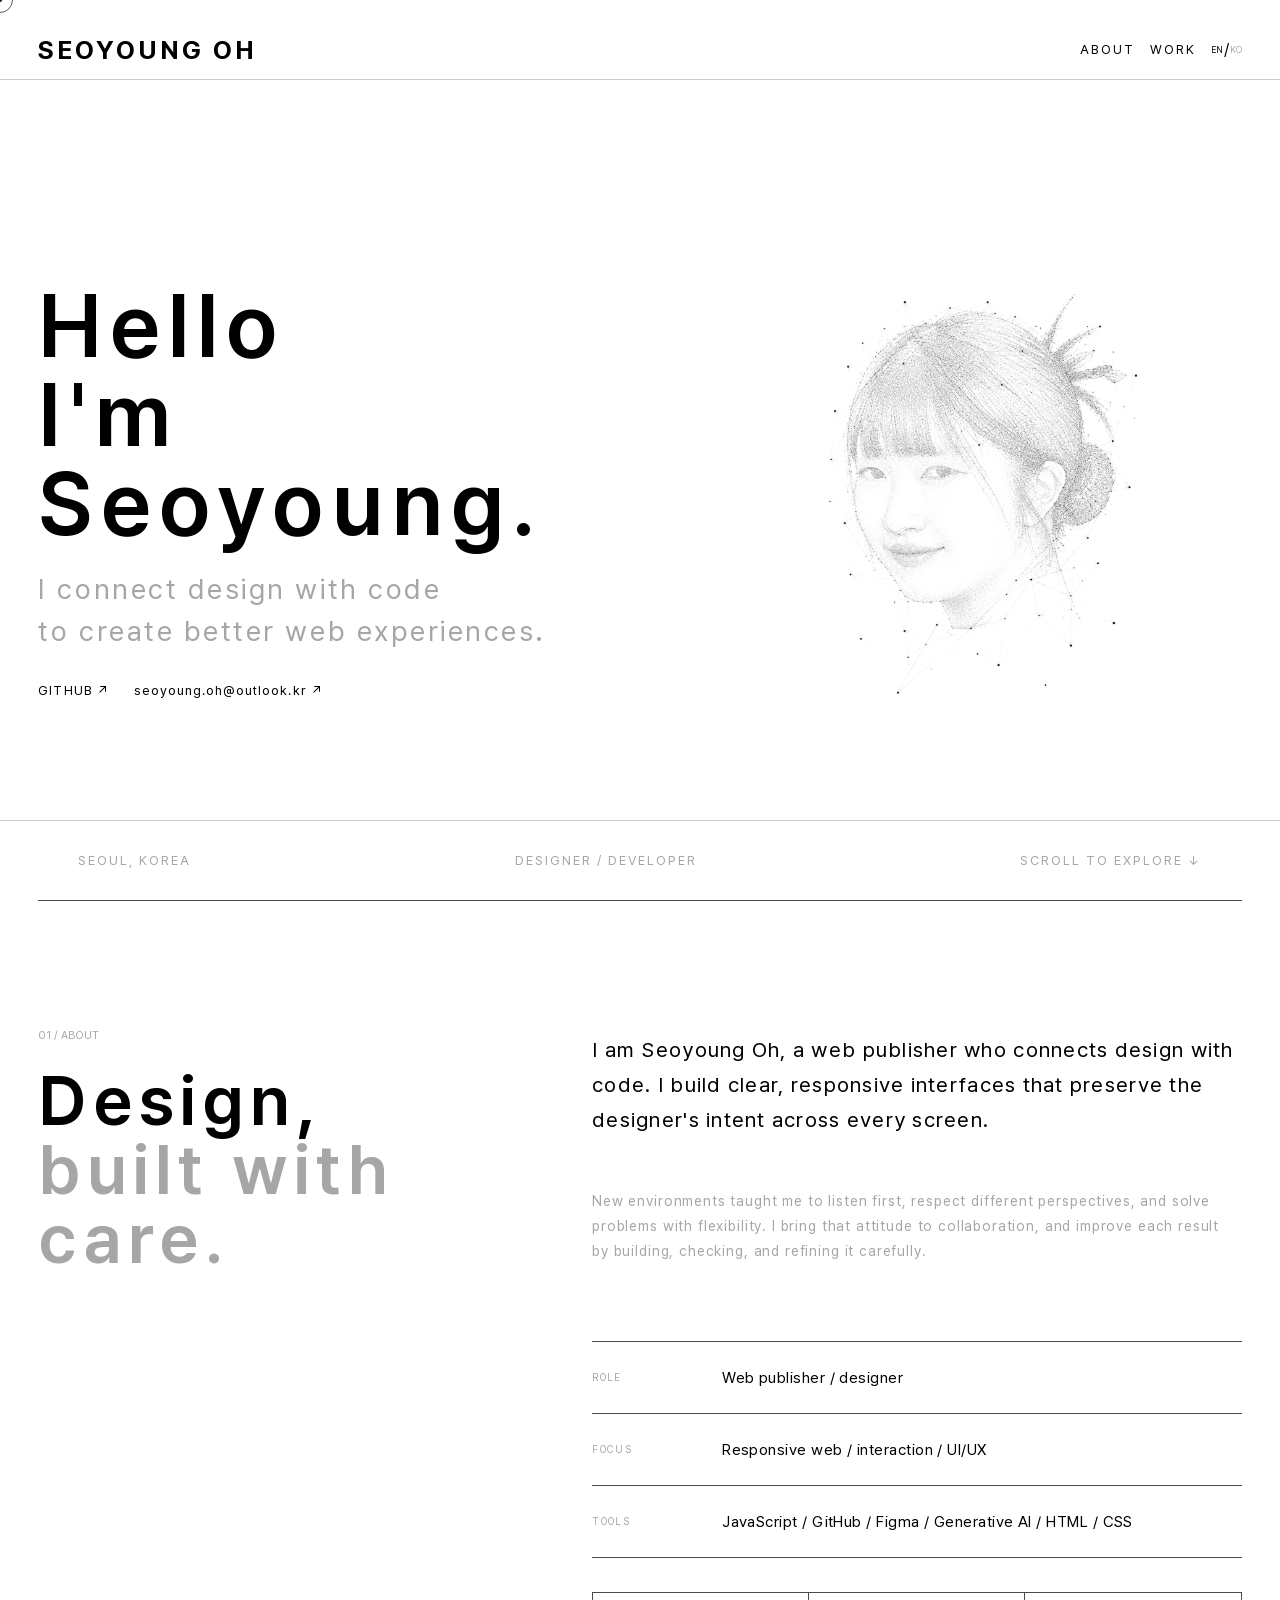
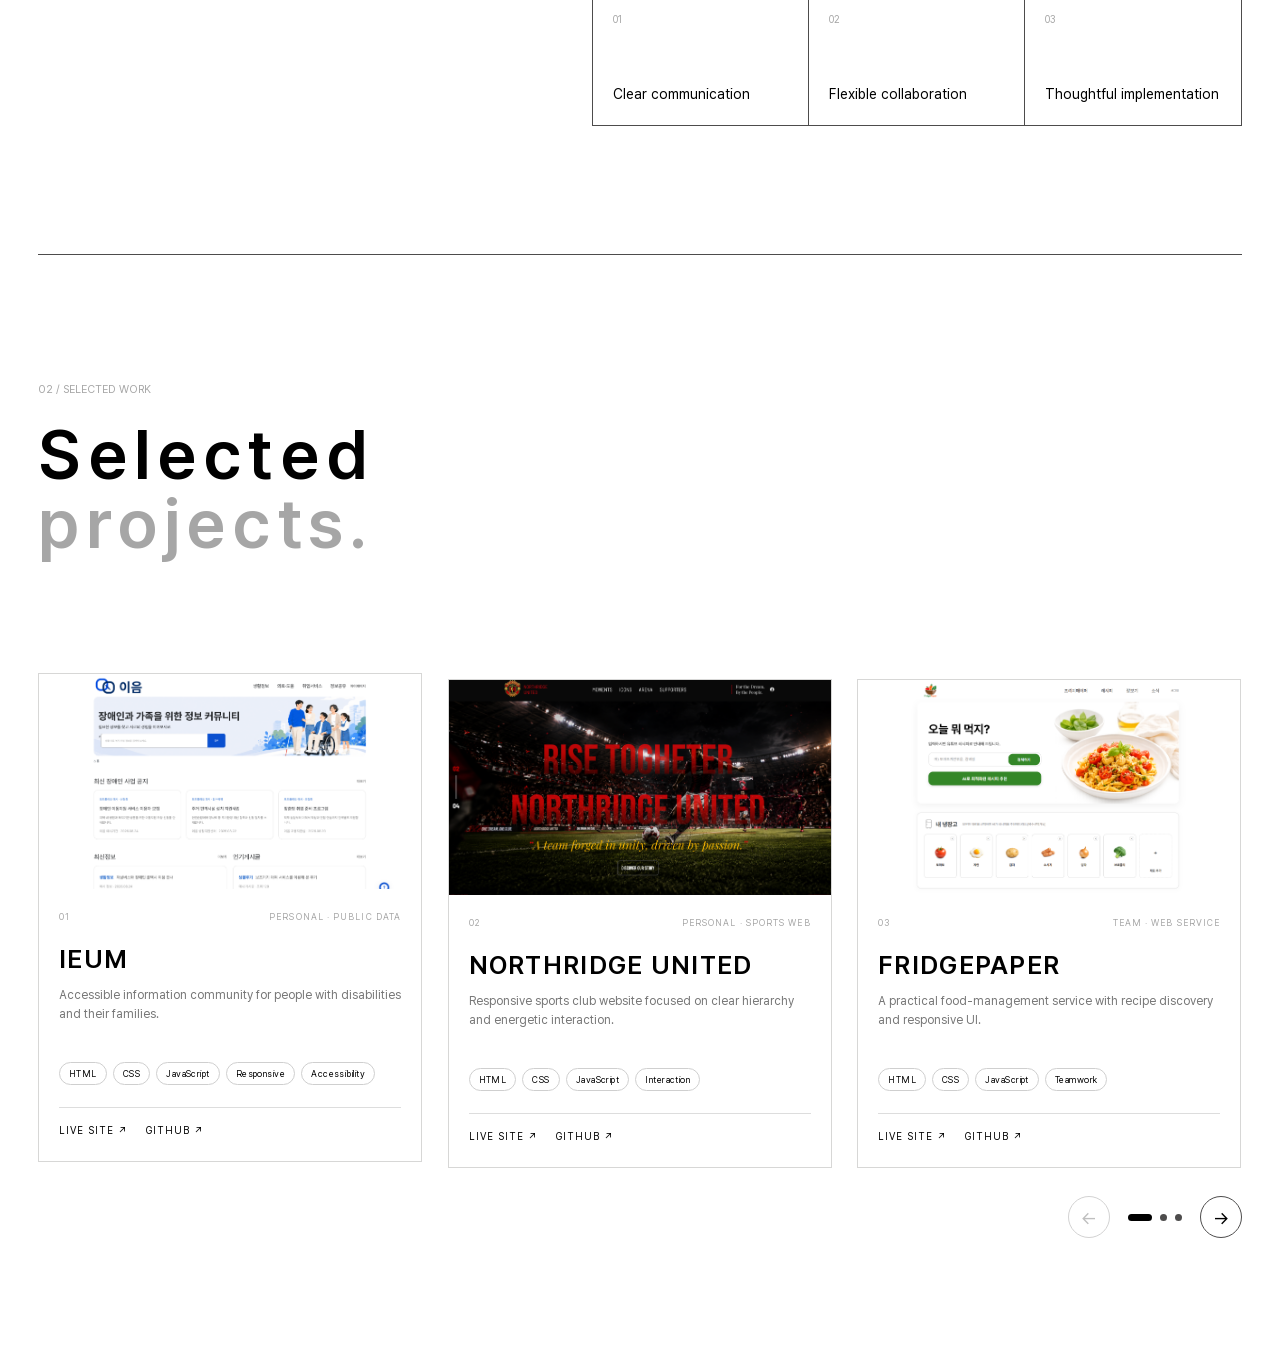
==== commit f48621d7: "Add files via upload" ====
--- a/index.html
+++ b/index.html
@@ -17,7 +17,8 @@
 </head>
 
 <body>
-
+  <a class="skip_link" href="#contents">Skip to content</a>
+  <div class="scroll_progress" aria-hidden="true"><span></span></div>
 
   <header id="header">
     <div class="pc">
@@ -178,22 +179,43 @@
   <div class="work_body" id="work_body">
     <div class="work_list" id="work_list">
 
-      <figure class="work_item">
-        <a href="https://olovesy.github.io/01_IEUM_Personal_Portfolio/" target="_blank" rel="noopener noreferrer" aria-label="이음 개인 포트폴리오 보기">
+      <figure class="work_item" data-project="01">
+        <a class="work_visual" href="https://olovesy.github.io/01_IEUM_Personal_Portfolio/" target="_blank" rel="noopener noreferrer" aria-label="이음 개인 포트폴리오 보기">
           <img src="./img/work03.png" alt="이음 개인 포트폴리오">
         </a>
+        <figcaption class="work_info">
+          <div><span class="work_number">01</span><span class="work_type" data-en="PERSONAL · PUBLIC DATA" data-ko="개인 · 공공데이터">PERSONAL · PUBLIC DATA</span></div>
+          <h3 data-en="IEUM" data-ko="이음">IEUM</h3>
+          <p data-en="Accessible information community for people with disabilities and their families." data-ko="장애인 당사자와 가족을 위한 접근성 중심 통합 정보 커뮤니티입니다.">Accessible information community for people with disabilities and their families.</p>
+          <ul aria-label="Technology stack"><li>HTML</li><li>CSS</li><li>JavaScript</li><li>Responsive</li><li>Accessibility</li></ul>
+          <div class="work_links"><a href="https://olovesy.github.io/01_IEUM_Personal_Portfolio/" target="_blank" rel="noopener noreferrer">LIVE SITE ↗</a><a href="https://github.com/olovesy/01_IEUM_Personal_Portfolio" target="_blank" rel="noopener noreferrer">GITHUB ↗</a></div>
+        </figcaption>
       </figure>
 
-      <figure class="work_item">
-        <a href="https://olovesy.github.io/02_NORTHTRIDGE_UNITED_Personal_Portfolio/" target="_blank" rel="noopener noreferrer" aria-label="Northridge United 개인 포트폴리오 보기">
+      <figure class="work_item" data-project="02">
+        <a class="work_visual" href="https://olovesy.github.io/02_NORTHTRIDGE_UNITED_Personal_Portfolio/" target="_blank" rel="noopener noreferrer" aria-label="Northridge United 개인 포트폴리오 보기">
           <img src="./img/work01.png" alt="Northridge United 개인 포트폴리오">
         </a>
+        <figcaption class="work_info">
+          <div><span class="work_number">02</span><span class="work_type" data-en="PERSONAL · SPORTS WEB" data-ko="개인 · 스포츠 웹">PERSONAL · SPORTS WEB</span></div>
+          <h3>NORTHRIDGE UNITED</h3>
+          <p data-en="Responsive sports club website focused on clear hierarchy and energetic interaction." data-ko="명확한 정보 위계와 역동적인 인터랙션에 집중한 반응형 스포츠 구단 웹사이트입니다.">Responsive sports club website focused on clear hierarchy and energetic interaction.</p>
+          <ul aria-label="Technology stack"><li>HTML</li><li>CSS</li><li>JavaScript</li><li>Interaction</li></ul>
+          <div class="work_links"><a href="https://olovesy.github.io/02_NORTHTRIDGE_UNITED_Personal_Portfolio/" target="_blank" rel="noopener noreferrer">LIVE SITE ↗</a><a href="https://github.com/olovesy/02_NORTHTRIDGE_UNITED_Personal_Portfolio" target="_blank" rel="noopener noreferrer">GITHUB ↗</a></div>
+        </figcaption>
       </figure>
 
-      <figure class="work_item">
-        <a href="https://olovesy.dothome.co.kr/FridgePaper/" target="_blank" rel="noopener noreferrer" aria-label="FridgePaper 프로젝트 보기">
+      <figure class="work_item" data-project="03">
+        <a class="work_visual" href="https://olovesy.dothome.co.kr/FridgePaper/" target="_blank" rel="noopener noreferrer" aria-label="FridgePaper 프로젝트 보기">
           <img src="./img/work02.png" alt="FridgePaper 프로젝트">
         </a>
+        <figcaption class="work_info">
+          <div><span class="work_number">03</span><span class="work_type" data-en="TEAM · WEB SERVICE" data-ko="팀 · 웹서비스">TEAM · WEB SERVICE</span></div>
+          <h3>FRIDGEPAPER</h3>
+          <p data-en="A practical food-management service with recipe discovery and responsive UI." data-ko="식재료 관리와 레시피 탐색을 연결한 실용적인 반응형 웹서비스입니다.">A practical food-management service with recipe discovery and responsive UI.</p>
+          <ul aria-label="Technology stack"><li>HTML</li><li>CSS</li><li>JavaScript</li><li>Teamwork</li></ul>
+          <div class="work_links"><a href="https://olovesy.dothome.co.kr/FridgePaper/" target="_blank" rel="noopener noreferrer">LIVE SITE ↗</a><a href="https://github.com/olovesy" target="_blank" rel="noopener noreferrer">GITHUB ↗</a></div>
+        </figcaption>
       </figure>
 
     </div>
--- a/css/style.css
+++ b/css/style.css
@@ -22,6 +22,10 @@
 body {
     overflow-x: hidden;
 }
+
+.skip_link{position:fixed;top:10px;left:10px;z-index:10002;padding:10px 16px;transform:translateY(-150%);background:#000;color:#fff}.skip_link:focus{transform:none}
+.scroll_progress{position:fixed;top:79px;left:0;z-index:1001;width:100%;height:2px;pointer-events:none}.scroll_progress span{display:block;width:100%;height:100%;transform:scaleX(0);transform-origin:left;background:#111}
+.nav a{position:relative}.nav a::after{content:"";position:absolute;left:0;bottom:27px;width:100%;height:1px;transform:scaleX(0);transform-origin:right;background:#111;transition:transform .3s}.nav a:hover::after,.nav a:focus-visible::after,.nav a.is-active::after{transform:scaleX(1);transform-origin:left}
 
 
 /* header */
@@ -574,6 +578,10 @@
     height: auto;
 }
 
+.work_item{position:relative;background:#f5f5f3;border:1px solid rgba(0,0,0,.12);overflow:visible}.work_visual{display:block;overflow:hidden;background:#eee}.work_visual img{transition:transform .65s cubic-bezier(.2,.7,.2,1),filter .4s}.work_item:hover .work_visual img,.work_item:focus-within .work_visual img{transform:scale(1.035);filter:grayscale(.15)}
+.work_info{padding:22px 20px 24px;background:#fff}.work_info>div:first-child{display:flex;justify-content:space-between;gap:16px;color:var(--black200);font-size:9px;letter-spacing:.12em}.work_info h3{margin-top:22px;font-size:clamp(20px,2vw,30px);font-weight:600;letter-spacing:.05em}.work_info>p{min-height:58px;margin-top:12px;color:#777;font-size:12px;line-height:1.6}.work_info ul{display:flex;flex-wrap:wrap;gap:6px;margin-top:18px;padding:0}.work_info li{padding:5px 9px;border:1px solid #cfcfcf;border-radius:999px;font-size:9px;letter-spacing:.05em}.work_links{display:flex;gap:18px;margin-top:22px;padding-top:16px;border-top:1px solid #ddd}.work_links a{font-size:10px;letter-spacing:.1em}.work_links a::after{content:"";display:block;width:100%;height:1px;transform:scaleX(0);transform-origin:right;background:#111;transition:transform .3s}.work_links a:hover::after,.work_links a:focus-visible::after{transform:scaleX(1);transform-origin:left}
+.reveal{opacity:0;transform:translateY(32px);transition:opacity .75s ease,transform .75s cubic-bezier(.2,.7,.2,1)}.reveal.is-visible{opacity:1;transform:none}.work_item.reveal:nth-child(2){transition-delay:.1s}.work_item.reveal:nth-child(3){transition-delay:.2s}
+
 
 
 
@@ -726,6 +734,10 @@
 
     background: rgba(0, 0, 0, 0.06);
 }
+
+@media(max-width:760px){.work_info>p{min-height:0}.scroll_progress{top:79px}.nav a::after{bottom:4px}}
+@media(hover:none),(pointer:coarse){.cursor-dot,.cursor-circle{display:none}}
+@media(prefers-reduced-motion:reduce){html{scroll-behavior:auto}.reveal{opacity:1;transform:none;transition:none}.work_visual img,.nav a::after,.work_links a::after{transition:none}.scroll_arrow{animation:none!important}}
 
 
 
@@ -965,3 +977,48 @@
     margin-right: 0;
   }
 }
+
+/* 모든 프로젝트 링크 썸네일을 같은 크기로 표시 */
+.work_visual {
+  display: block;
+  width: 100%;
+  aspect-ratio: 16 / 9;
+}
+
+.work_item .work_visual img {
+  width: 100%;
+  height: 100%;
+  min-height: 0;
+  object-fit: cover;
+  object-position: center top;
+}
+
+/* 모바일 헤더는 선과 진행 효과 없이 단순하게 유지 */
+@media (max-width: 760px) {
+  .scroll_progress {
+    display: none;
+  }
+
+  #header .nav,
+  #header .nav ul,
+  #header .nav li,
+  #header .nav a {
+    opacity: 1;
+    visibility: visible;
+    transform: none;
+  }
+
+  #header .nav a {
+    color: var(--black);
+    border: 0;
+    text-decoration: none;
+  }
+
+  #header .nav a::before,
+  #header .nav a::after,
+  #header .nav a.is-active::before,
+  #header .nav a.is-active::after {
+    display: none;
+    content: none;
+  }
+}
--- a/css/media.css
+++ b/css/media.css
@@ -951,3 +951,31 @@
     min-height: 0;
   }
 }
+
+/* 반응형에서도 마지막 프로젝트 사진 크기 유지 */
+.work_item .work_visual {
+  aspect-ratio: 16 / 9;
+}
+
+.work_item .work_visual img {
+  width: 100%;
+  height: 100%;
+  min-height: 0;
+  object-fit: cover;
+  object-position: center top;
+}
+
+@media (max-width: 760px) {
+  .scroll_progress,
+  #header .nav a::before,
+  #header .nav a::after {
+    display: none;
+  }
+
+  #header .nav a {
+    opacity: 1;
+    visibility: visible;
+    color: var(--black);
+    transform: none;
+  }
+}
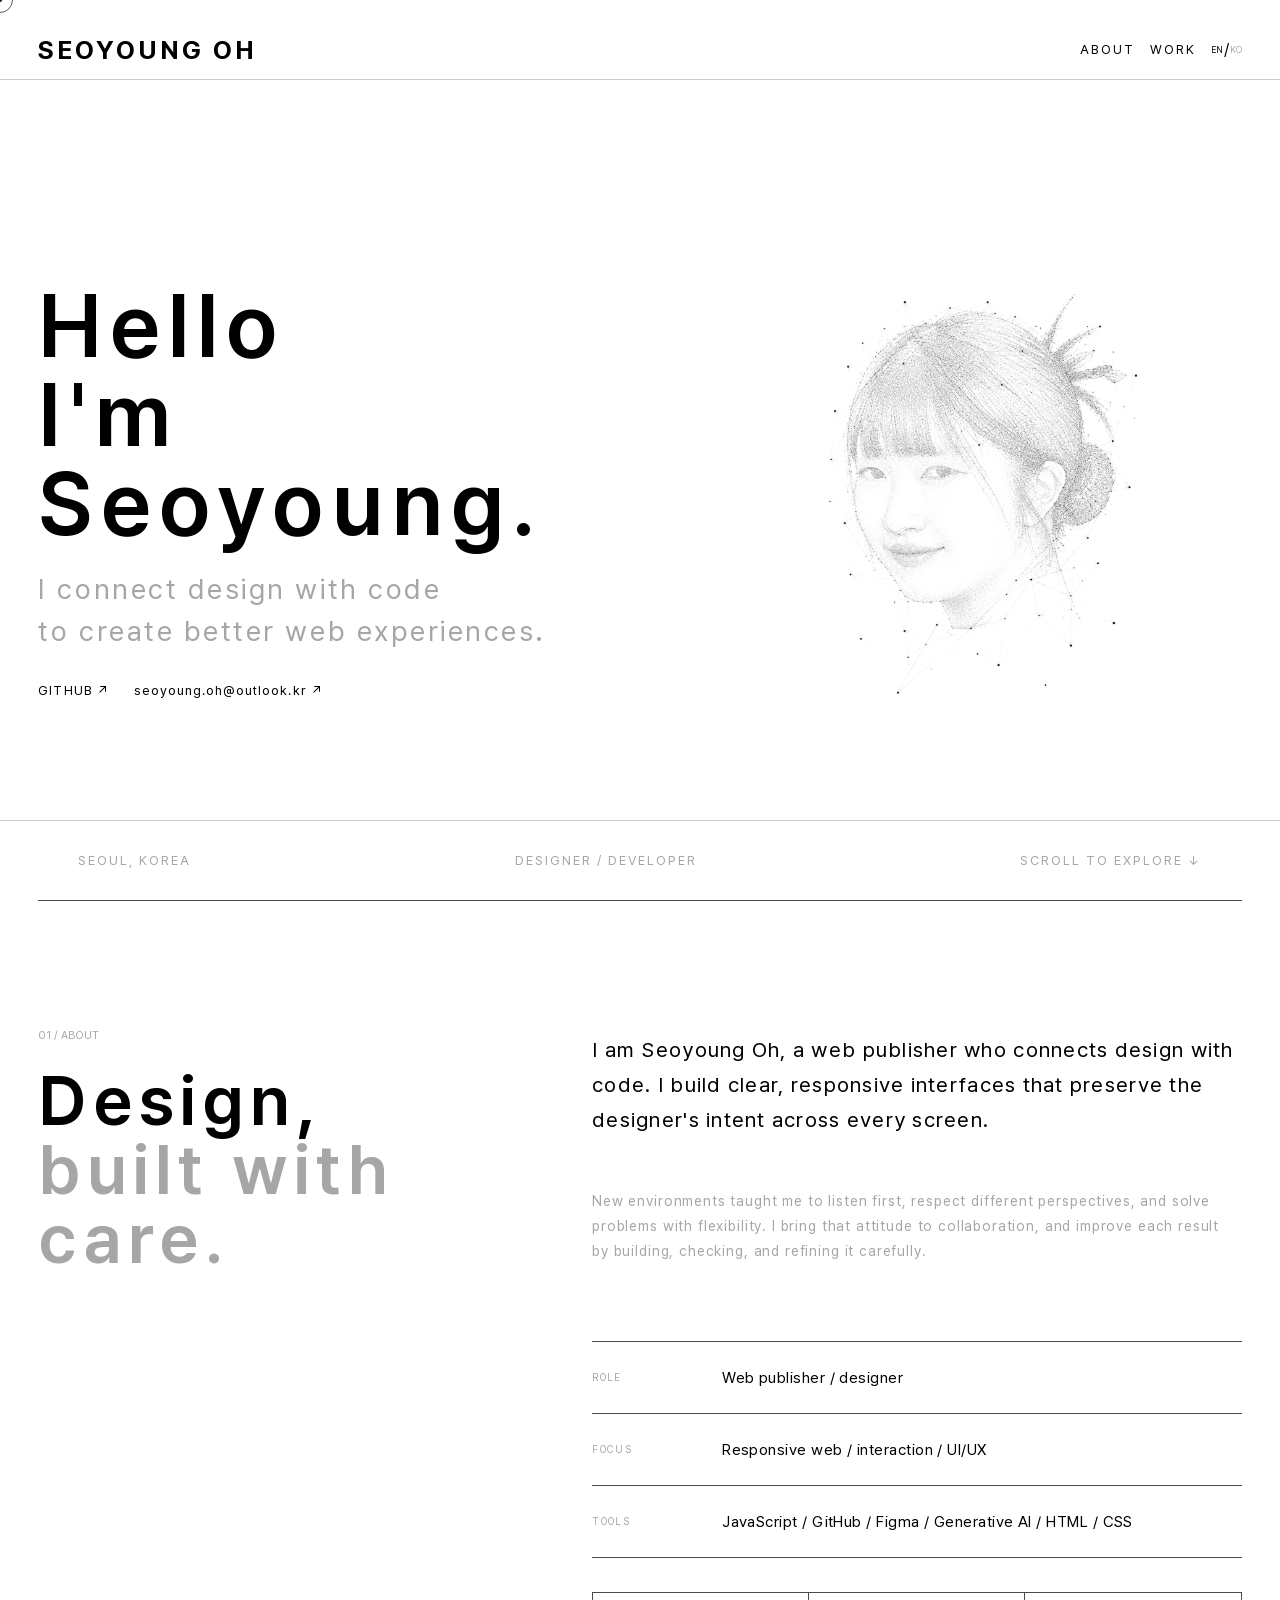
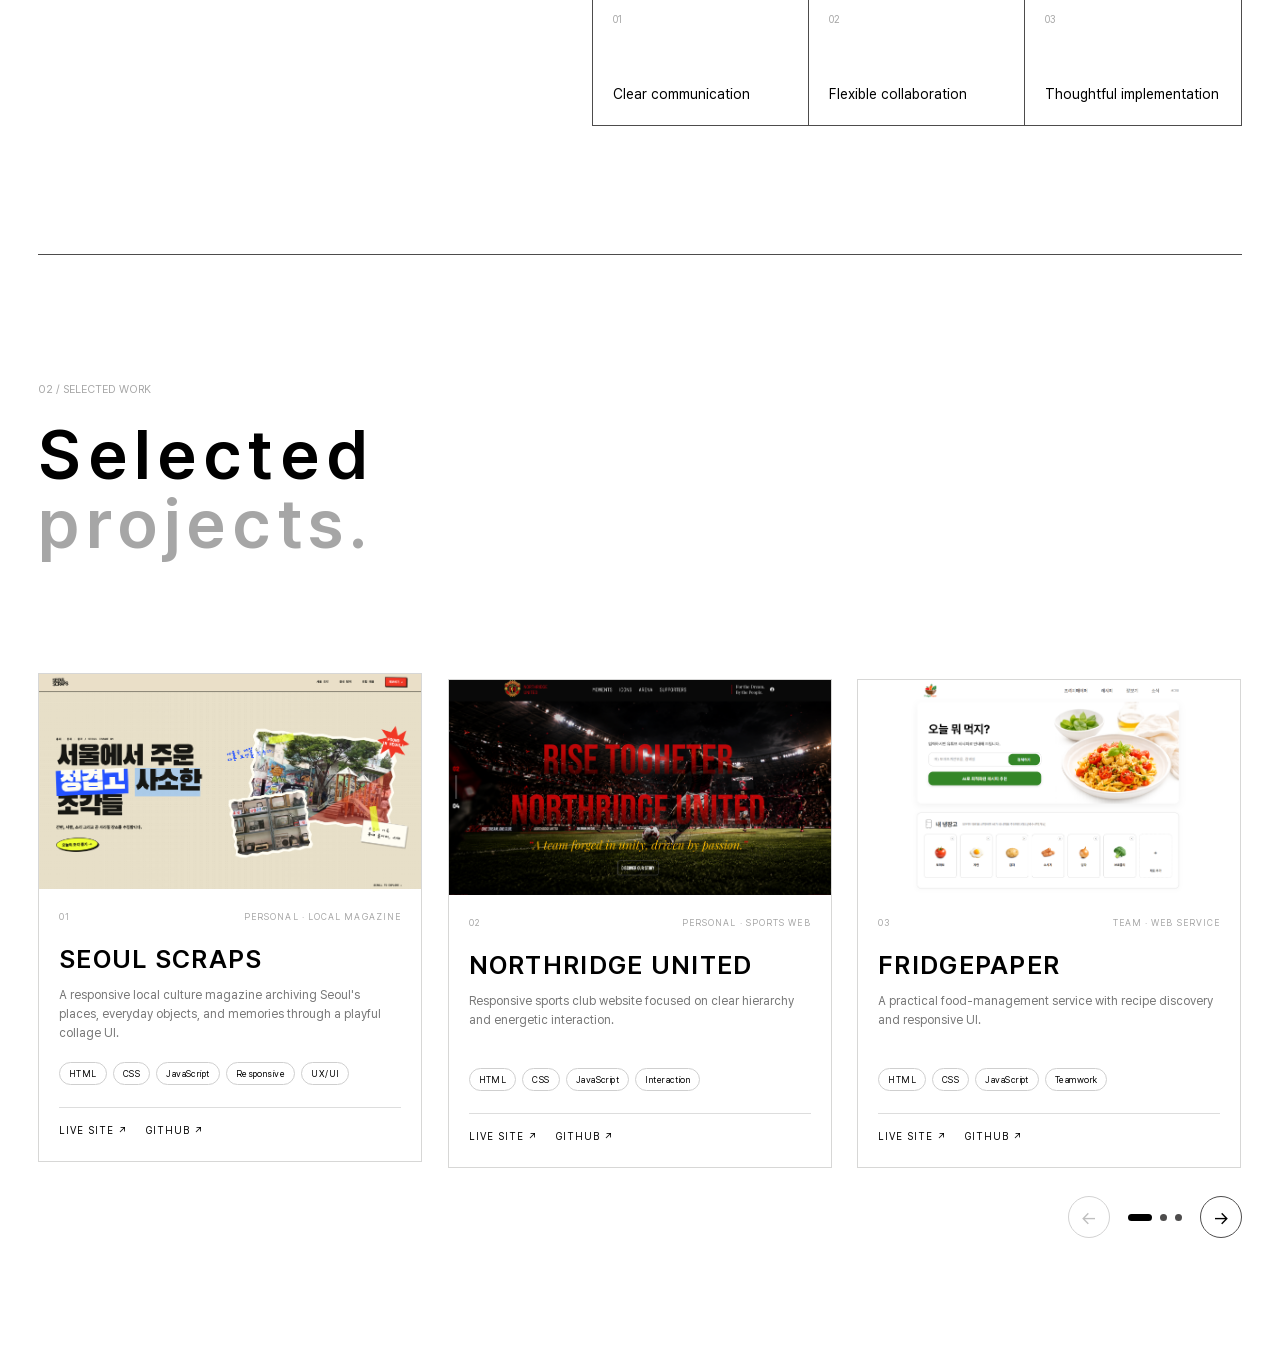
==== commit 31d668e7: "Add files via upload" ====
--- a/index.html
+++ b/index.html
@@ -180,15 +180,15 @@
     <div class="work_list" id="work_list">
 
       <figure class="work_item" data-project="01">
-        <a class="work_visual" href="https://olovesy.github.io/01_IEUM_Personal_Portfolio/" target="_blank" rel="noopener noreferrer" aria-label="이음 개인 포트폴리오 보기">
-          <img src="./img/work03.png" alt="이음 개인 포트폴리오">
+        <a class="work_visual" href="https://olovesy.github.io/SEOULSCRAPS/" target="_blank" rel="noopener noreferrer" aria-label="SEOUL SCRAPS 서울사진수집일지 보기">
+          <img src="./img/work_seoul_scraps.png" alt="SEOUL SCRAPS 서울사진수집일지 메인 화면">
         </a>
         <figcaption class="work_info">
-          <div><span class="work_number">01</span><span class="work_type" data-en="PERSONAL · PUBLIC DATA" data-ko="개인 · 공공데이터">PERSONAL · PUBLIC DATA</span></div>
-          <h3 data-en="IEUM" data-ko="이음">IEUM</h3>
-          <p data-en="Accessible information community for people with disabilities and their families." data-ko="장애인 당사자와 가족을 위한 접근성 중심 통합 정보 커뮤니티입니다.">Accessible information community for people with disabilities and their families.</p>
-          <ul aria-label="Technology stack"><li>HTML</li><li>CSS</li><li>JavaScript</li><li>Responsive</li><li>Accessibility</li></ul>
-          <div class="work_links"><a href="https://olovesy.github.io/01_IEUM_Personal_Portfolio/" target="_blank" rel="noopener noreferrer">LIVE SITE ↗</a><a href="https://github.com/olovesy/01_IEUM_Personal_Portfolio" target="_blank" rel="noopener noreferrer">GITHUB ↗</a></div>
+          <div><span class="work_number">01</span><span class="work_type" data-en="PERSONAL · LOCAL MAGAZINE" data-ko="개인 · 로컬 매거진">PERSONAL · LOCAL MAGAZINE</span></div>
+          <h3>SEOUL SCRAPS</h3>
+          <p data-en="A responsive local culture magazine archiving Seoul's places, everyday objects, and memories through a playful collage UI." data-ko="서울의 장소와 오래된 물건, 기억 속 풍경을 자유로운 콜라주 UI로 기록한 반응형 로컬 문화 매거진입니다.">A responsive local culture magazine archiving Seoul's places, everyday objects, and memories through a playful collage UI.</p>
+          <ul aria-label="Technology stack"><li>HTML</li><li>CSS</li><li>JavaScript</li><li>Responsive</li><li>UX/UI</li></ul>
+          <div class="work_links"><a href="https://olovesy.github.io/SEOULSCRAPS/" target="_blank" rel="noopener noreferrer">LIVE SITE ↗</a><a href="https://github.com/olovesy/SEOULSCRAPS" target="_blank" rel="noopener noreferrer">GITHUB ↗</a></div>
         </figcaption>
       </figure>
 
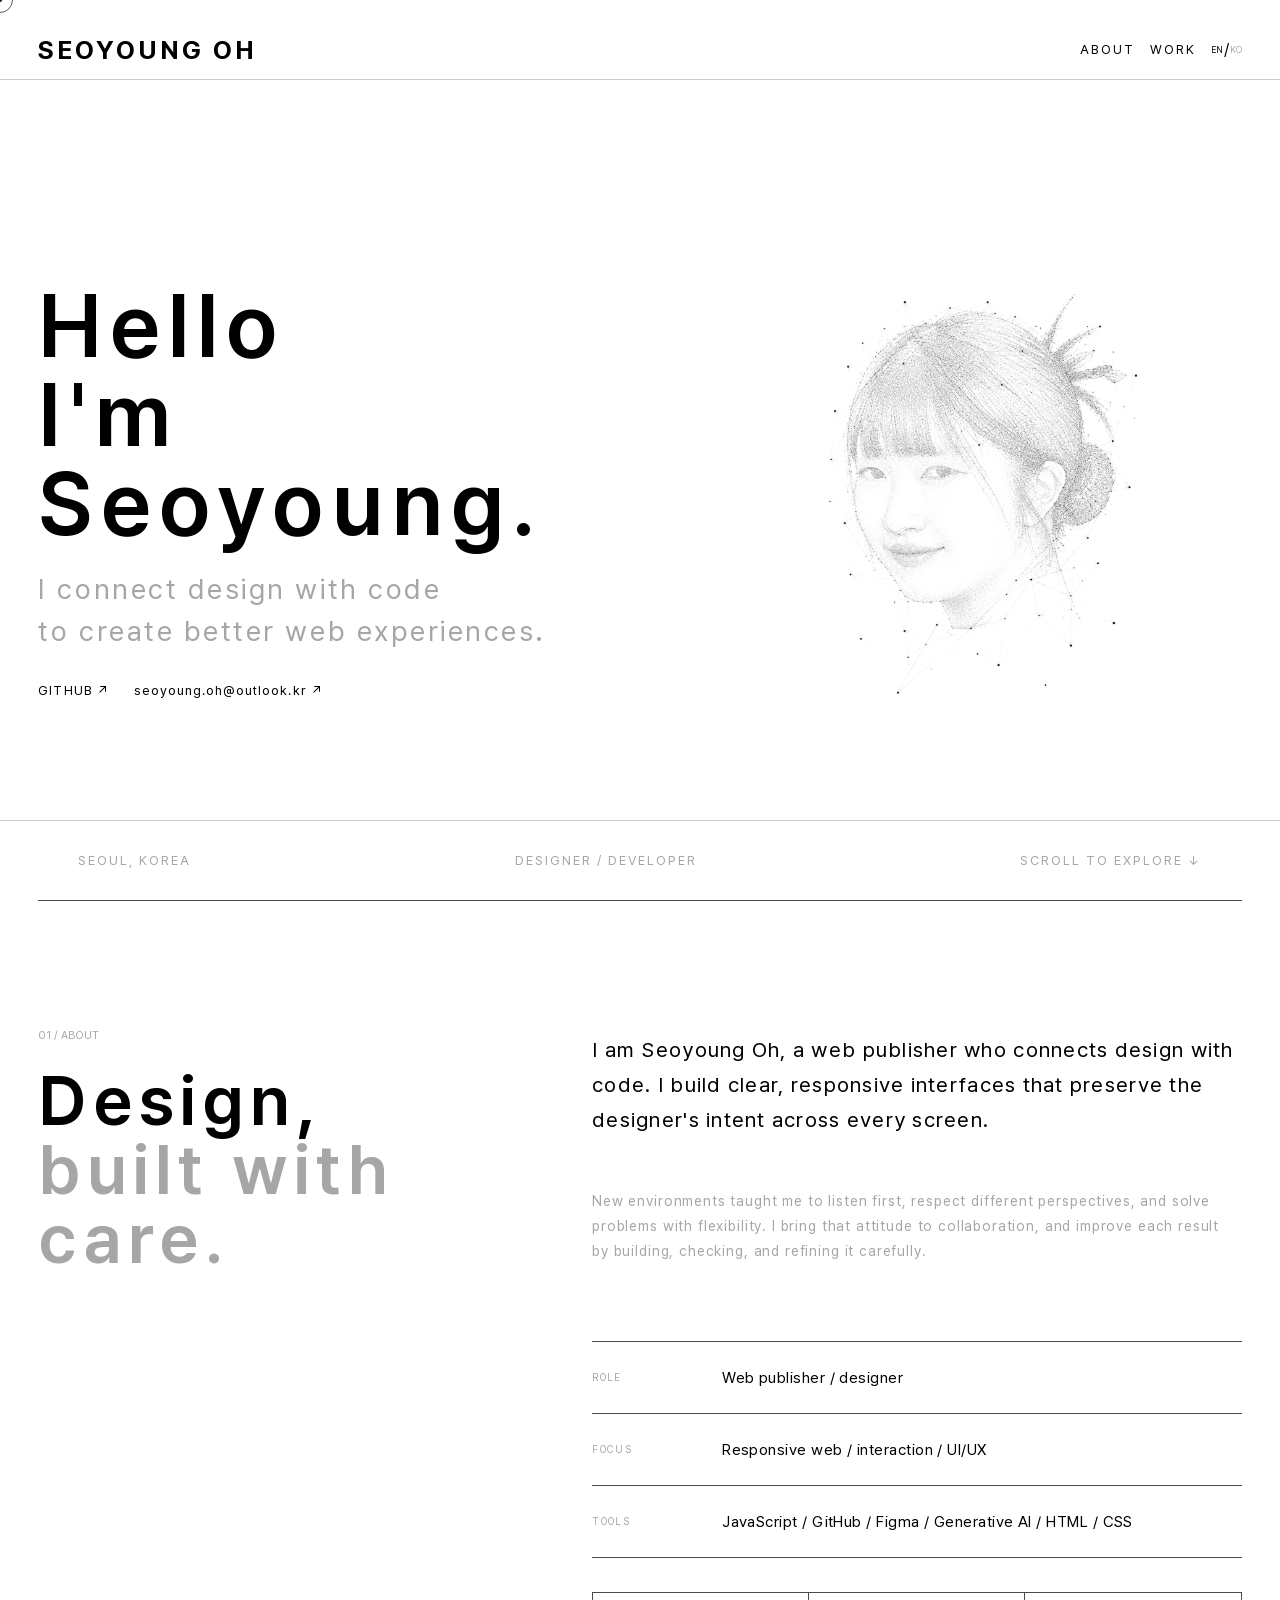
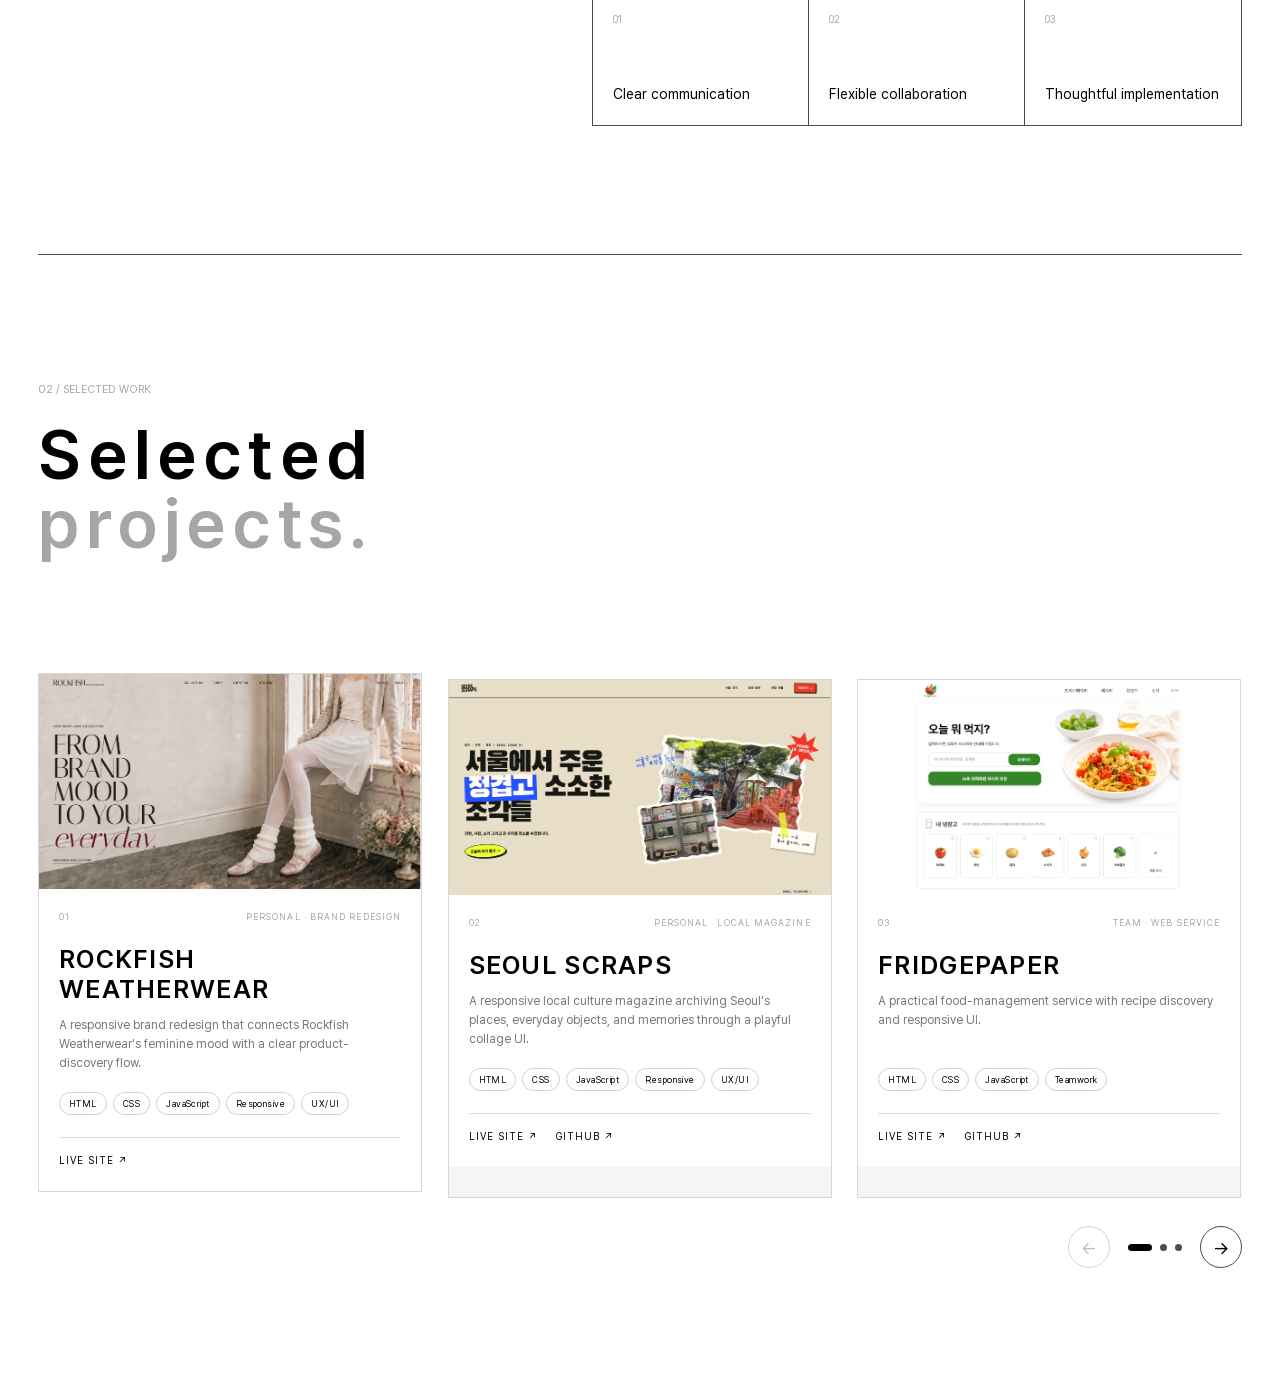
==== commit 297bfdbc: "Add files via upload" ====
--- a/index.html
+++ b/index.html
@@ -180,11 +180,24 @@
     <div class="work_list" id="work_list">
 
       <figure class="work_item" data-project="01">
+        <a class="work_visual" href="https://olovesy.github.io/rockfish_redesign/" target="_blank" rel="noopener noreferrer" aria-label="ROCKFISH WEATHERWEAR 리디자인 보기">
+          <img src="./img/rockfish.png" alt="ROCKFISH WEATHERWEAR 리디자인 메인 화면">
+        </a>
+        <figcaption class="work_info">
+          <div><span class="work_number">01</span><span class="work_type" data-en="PERSONAL · BRAND REDESIGN" data-ko="개인 · 브랜드 리디자인">PERSONAL · BRAND REDESIGN</span></div>
+          <h3>ROCKFISH WEATHERWEAR</h3>
+          <p data-en="A responsive brand redesign that connects Rockfish Weatherwear's feminine mood with a clear product-discovery flow." data-ko="락피쉬의 페미닌한 브랜드 무드와 명확한 제품 탐색 흐름을 연결한 반응형 브랜드 리디자인입니다.">A responsive brand redesign that connects Rockfish Weatherwear's feminine mood with a clear product-discovery flow.</p>
+          <ul aria-label="Technology stack"><li>HTML</li><li>CSS</li><li>JavaScript</li><li>Responsive</li><li>UX/UI</li></ul>
+          <div class="work_links"><a href="https://olovesy.github.io/rockfish_redesign/" target="_blank" rel="noopener noreferrer">LIVE SITE ↗</a></div>
+        </figcaption>
+      </figure>
+
+      <figure class="work_item" data-project="02">
         <a class="work_visual" href="https://olovesy.github.io/SEOULSCRAPS/" target="_blank" rel="noopener noreferrer" aria-label="SEOUL SCRAPS 서울사진수집일지 보기">
           <img src="./img/work_seoul_scraps.png" alt="SEOUL SCRAPS 서울사진수집일지 메인 화면">
         </a>
         <figcaption class="work_info">
-          <div><span class="work_number">01</span><span class="work_type" data-en="PERSONAL · LOCAL MAGAZINE" data-ko="개인 · 로컬 매거진">PERSONAL · LOCAL MAGAZINE</span></div>
+          <div><span class="work_number">02</span><span class="work_type" data-en="PERSONAL · LOCAL MAGAZINE" data-ko="개인 · 로컬 매거진">PERSONAL · LOCAL MAGAZINE</span></div>
           <h3>SEOUL SCRAPS</h3>
           <p data-en="A responsive local culture magazine archiving Seoul's places, everyday objects, and memories through a playful collage UI." data-ko="서울의 장소와 오래된 물건, 기억 속 풍경을 자유로운 콜라주 UI로 기록한 반응형 로컬 문화 매거진입니다.">A responsive local culture magazine archiving Seoul's places, everyday objects, and memories through a playful collage UI.</p>
           <ul aria-label="Technology stack"><li>HTML</li><li>CSS</li><li>JavaScript</li><li>Responsive</li><li>UX/UI</li></ul>
@@ -192,18 +205,6 @@
         </figcaption>
       </figure>
 
-      <figure class="work_item" data-project="02">
-        <a class="work_visual" href="https://olovesy.github.io/02_NORTHTRIDGE_UNITED_Personal_Portfolio/" target="_blank" rel="noopener noreferrer" aria-label="Northridge United 개인 포트폴리오 보기">
-          <img src="./img/work01.png" alt="Northridge United 개인 포트폴리오">
-        </a>
-        <figcaption class="work_info">
-          <div><span class="work_number">02</span><span class="work_type" data-en="PERSONAL · SPORTS WEB" data-ko="개인 · 스포츠 웹">PERSONAL · SPORTS WEB</span></div>
-          <h3>NORTHRIDGE UNITED</h3>
-          <p data-en="Responsive sports club website focused on clear hierarchy and energetic interaction." data-ko="명확한 정보 위계와 역동적인 인터랙션에 집중한 반응형 스포츠 구단 웹사이트입니다.">Responsive sports club website focused on clear hierarchy and energetic interaction.</p>
-          <ul aria-label="Technology stack"><li>HTML</li><li>CSS</li><li>JavaScript</li><li>Interaction</li></ul>
-          <div class="work_links"><a href="https://olovesy.github.io/02_NORTHTRIDGE_UNITED_Personal_Portfolio/" target="_blank" rel="noopener noreferrer">LIVE SITE ↗</a><a href="https://github.com/olovesy/02_NORTHTRIDGE_UNITED_Personal_Portfolio" target="_blank" rel="noopener noreferrer">GITHUB ↗</a></div>
-        </figcaption>
-      </figure>
 
       <figure class="work_item" data-project="03">
         <a class="work_visual" href="https://olovesy.dothome.co.kr/FridgePaper/" target="_blank" rel="noopener noreferrer" aria-label="FridgePaper 프로젝트 보기">
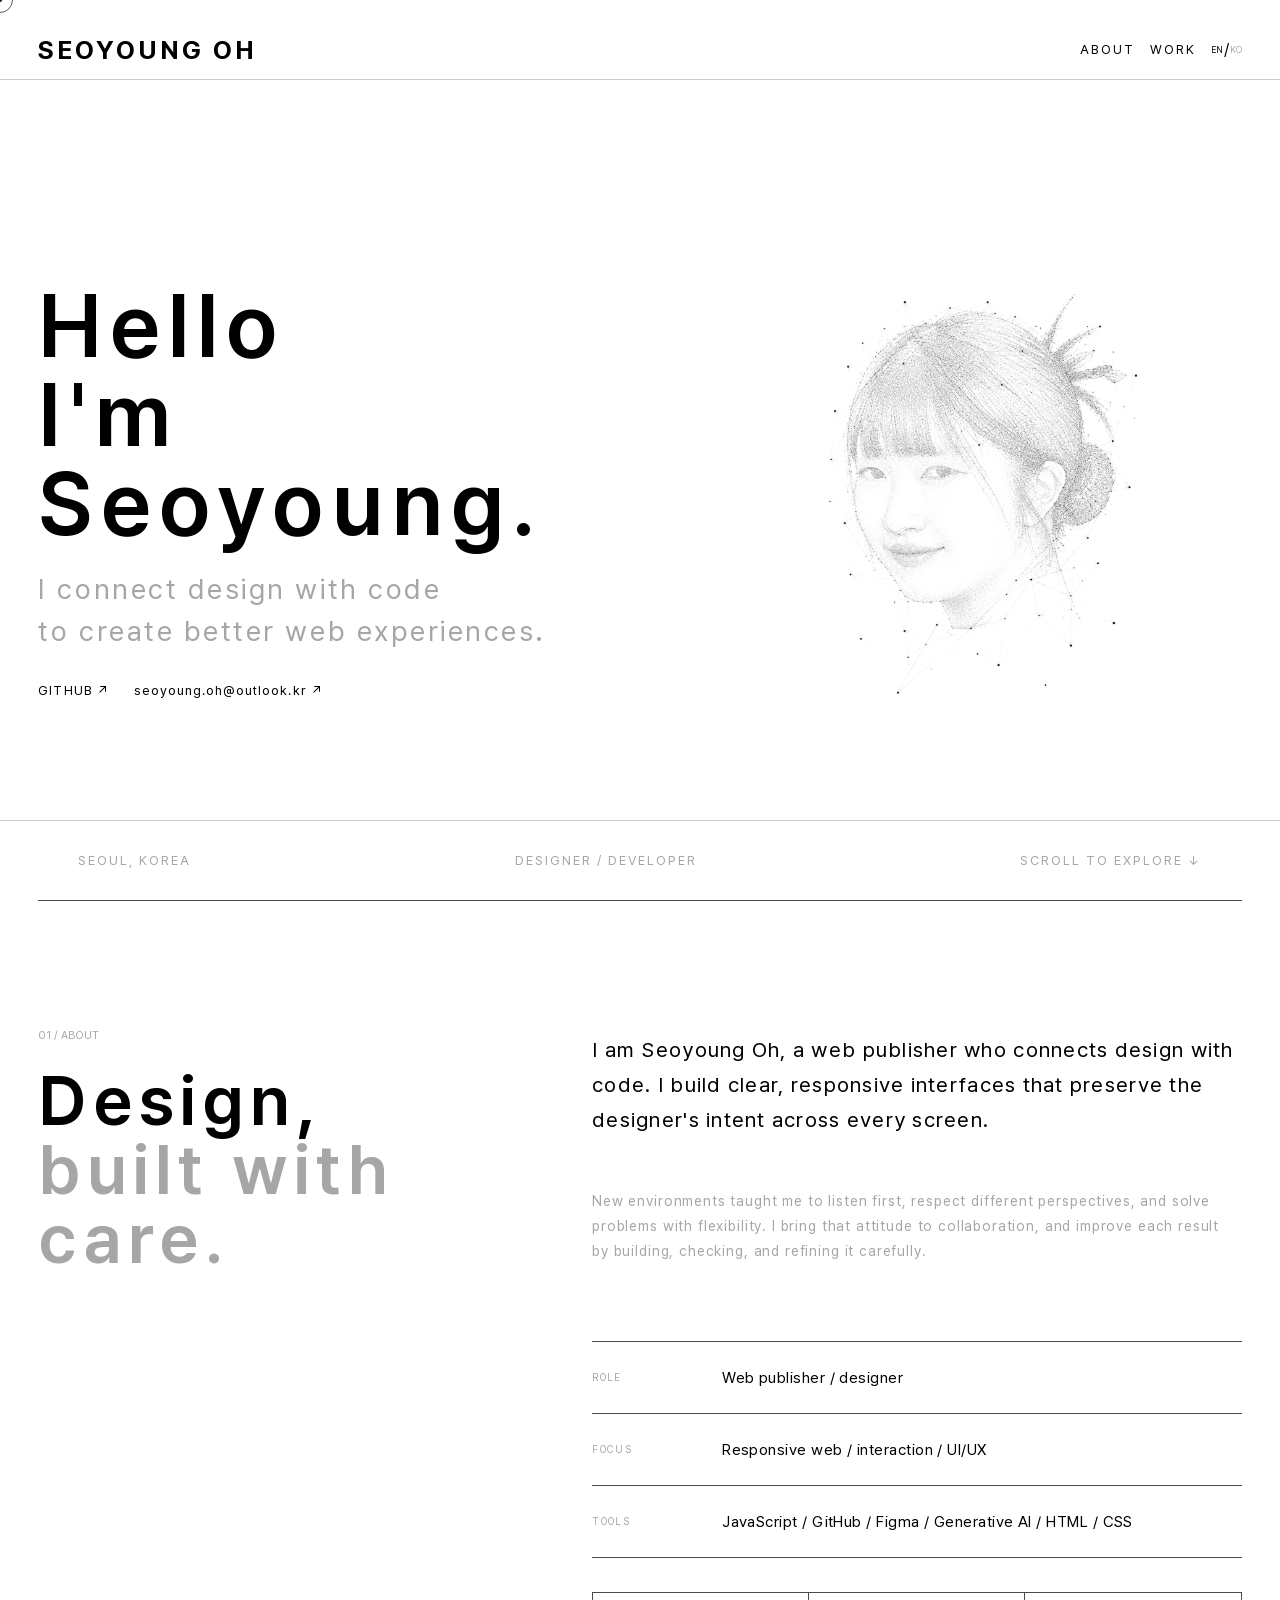
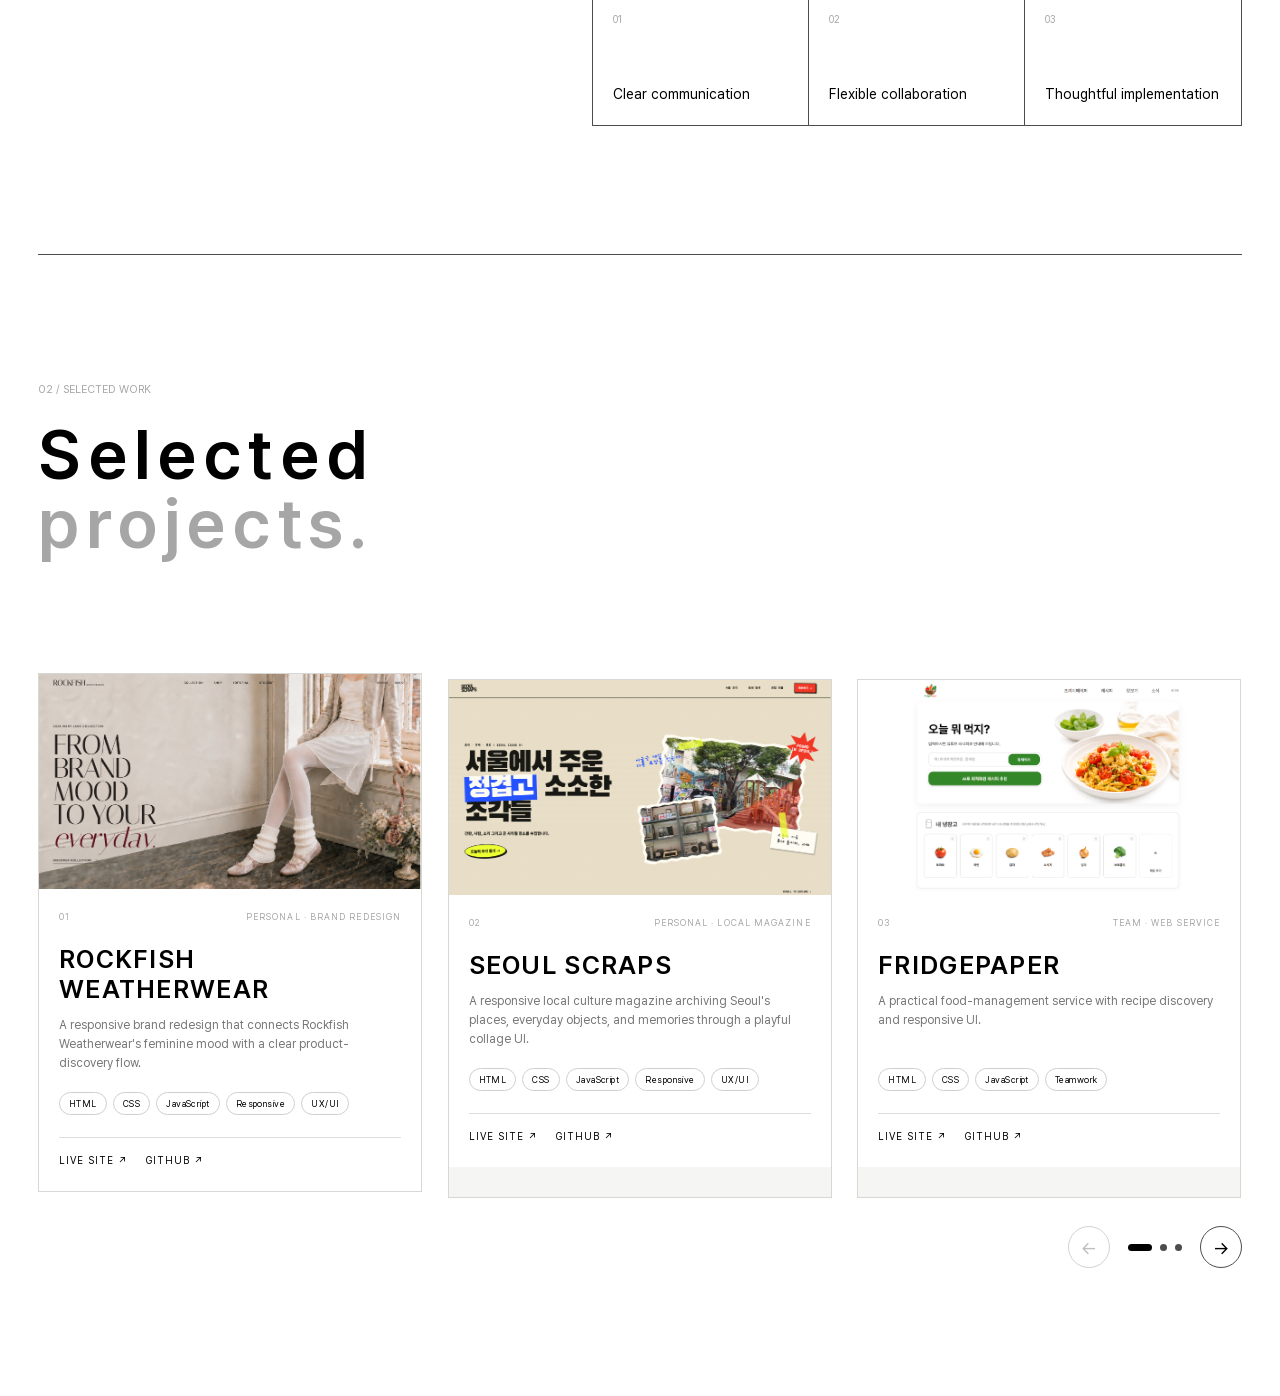
==== commit bb372673: "Add files via upload" ====
--- a/index.html
+++ b/index.html
@@ -23,7 +23,7 @@
   <header id="header">
     <div class="pc">
       <h2 class="logo ">
-        <a href="./index.html" >seoyoung oh</a>
+        <a href="./index.html">seoyoung oh</a>
       </h2>
 
       <nav class="nav nav_set">
@@ -85,8 +85,9 @@
 
         <div class="cover_contact" aria-label="Contact information">
           <a href="https://github.com/olovesy/" target="_blank" rel="noopener noreferrer">GITHUB ↗</a>
-          <a href="mailto:seoyoung.oh@outlook.kr" aria-label="seoyoung.oh@outlook.kr로 이메일 보내기">seoyoung.oh@outlook.kr ↗</a>
-          
+          <a href="mailto:seoyoung.oh@outlook.kr" aria-label="seoyoung.oh@outlook.kr로 이메일 보내기">seoyoung.oh@outlook.kr
+            ↗</a>
+
         </div>
       </article>
 
@@ -118,27 +119,34 @@
           <p class="about_lead title_small" id="about_lead"
             data-en="I am Seoyoung Oh, a web publisher who connects design with code. I build clear, responsive interfaces that preserve the designer's intent across every screen."
             data-ko="디자인과 코드를 연결하는 웹 퍼블리셔 오서영입니다. 디자이너의 의도가 어떤 화면에서도 자연스럽게 이어지도록 명확하고 반응형에 강한 인터페이스를 만듭니다.">
-            I am Seoyoung Oh, a web publisher who connects design with code. I build clear, responsive interfaces that preserve the designer's intent across every screen.
+            I am Seoyoung Oh, a web publisher who connects design with code. I build clear, responsive interfaces that
+            preserve the designer's intent across every screen.
           </p>
 
           <p class="about_story normalfont" id="about_story"
             data-en="New environments taught me to listen first, respect different perspectives, and solve problems with flexibility. I bring that attitude to collaboration, and improve each result by building, checking, and refining it carefully."
             data-ko="새로운 환경에서 먼저 듣고 서로 다른 관점을 존중하며 유연하게 문제를 해결하는 법을 배웠습니다. 협업에서도 이 태도를 바탕으로 직접 구현하고 확인하며 결과를 꼼꼼하게 개선합니다.">
-            New environments taught me to listen first, respect different perspectives, and solve problems with flexibility. I bring that attitude to collaboration, and improve each result by building, checking, and refining it carefully.
+            New environments taught me to listen first, respect different perspectives, and solve problems with
+            flexibility. I bring that attitude to collaboration, and improve each result by building, checking, and
+            refining it carefully.
           </p>
 
           <div class="about_profile" id="about_profile">
             <div class="about_profile_item">
               <span class="about_profile_name" data-en="ROLE" data-ko="역할">ROLE</span>
-              <span class="about_profile_value" data-en="Web publisher / designer" data-ko="웹 퍼블리셔 / 디자이너">Web publisher / designer</span>
+              <span class="about_profile_value" data-en="Web publisher / designer" data-ko="웹 퍼블리셔 / 디자이너">Web publisher
+                / designer</span>
             </div>
             <div class="about_profile_item">
               <span class="about_profile_name" data-en="FOCUS" data-ko="강점">FOCUS</span>
-              <span class="about_profile_value" data-en="Responsive web / interaction / UI/UX" data-ko="반응형 웹 / 인터랙션 / UI/UX">Responsive web / interaction / UI/UX</span>
+              <span class="about_profile_value" data-en="Responsive web / interaction / UI/UX"
+                data-ko="반응형 웹 / 인터랙션 / UI/UX">Responsive web / interaction / UI/UX</span>
             </div>
             <div class="about_profile_item">
               <span class="about_profile_name" data-en="TOOLS" data-ko="기술">TOOLS</span>
-              <span class="about_profile_value" data-en="HTML / CSS / JavaScript / GitHub / Figma / Generative AI" data-ko="HTML / CSS / JavaScript / GitHub / Figma / 생성형 AI"> JavaScript / GitHub / Figma / Generative AI / HTML / CSS </span>
+              <span class="about_profile_value" data-en="HTML / CSS / JavaScript / GitHub / Figma / Generative AI"
+                data-ko="HTML / CSS / JavaScript / GitHub / Figma / 생성형 AI"> JavaScript / GitHub / Figma / Generative AI
+                / HTML / CSS </span>
             </div>
           </div>
 
@@ -163,72 +171,108 @@
 
     <article class="work" id="work">
 
-  <div class="work_left">
-
-    <div class="subtitle">
-      <p data-en="02 / SELECTED WORK" data-ko="02 / 주요 작업">02 / SELECTED WORK</p>
-    </div>
-
-    <div class="maintitle2">
-      <p data-en="Selected" data-ko="선별한 작업을">Selected</p>
-      <p data-en="projects." data-ko="소개합니다.">projects.</p>
-    </div>
-
-  </div>
-
-  <div class="work_body" id="work_body">
-    <div class="work_list" id="work_list">
-
-      <figure class="work_item" data-project="01">
-        <a class="work_visual" href="https://olovesy.github.io/rockfish_redesign/" target="_blank" rel="noopener noreferrer" aria-label="ROCKFISH WEATHERWEAR 리디자인 보기">
-          <img src="./img/rockfish.png" alt="ROCKFISH WEATHERWEAR 리디자인 메인 화면">
-        </a>
-        <figcaption class="work_info">
-          <div><span class="work_number">01</span><span class="work_type" data-en="PERSONAL · BRAND REDESIGN" data-ko="개인 · 브랜드 리디자인">PERSONAL · BRAND REDESIGN</span></div>
-          <h3>ROCKFISH WEATHERWEAR</h3>
-          <p data-en="A responsive brand redesign that connects Rockfish Weatherwear's feminine mood with a clear product-discovery flow." data-ko="락피쉬의 페미닌한 브랜드 무드와 명확한 제품 탐색 흐름을 연결한 반응형 브랜드 리디자인입니다.">A responsive brand redesign that connects Rockfish Weatherwear's feminine mood with a clear product-discovery flow.</p>
-          <ul aria-label="Technology stack"><li>HTML</li><li>CSS</li><li>JavaScript</li><li>Responsive</li><li>UX/UI</li></ul>
-          <div class="work_links"><a href="https://olovesy.github.io/rockfish_redesign/" target="_blank" rel="noopener noreferrer">LIVE SITE ↗</a></div>
-        </figcaption>
-      </figure>
-
-      <figure class="work_item" data-project="02">
-        <a class="work_visual" href="https://olovesy.github.io/SEOULSCRAPS/" target="_blank" rel="noopener noreferrer" aria-label="SEOUL SCRAPS 서울사진수집일지 보기">
-          <img src="./img/work_seoul_scraps.png" alt="SEOUL SCRAPS 서울사진수집일지 메인 화면">
-        </a>
-        <figcaption class="work_info">
-          <div><span class="work_number">02</span><span class="work_type" data-en="PERSONAL · LOCAL MAGAZINE" data-ko="개인 · 로컬 매거진">PERSONAL · LOCAL MAGAZINE</span></div>
-          <h3>SEOUL SCRAPS</h3>
-          <p data-en="A responsive local culture magazine archiving Seoul's places, everyday objects, and memories through a playful collage UI." data-ko="서울의 장소와 오래된 물건, 기억 속 풍경을 자유로운 콜라주 UI로 기록한 반응형 로컬 문화 매거진입니다.">A responsive local culture magazine archiving Seoul's places, everyday objects, and memories through a playful collage UI.</p>
-          <ul aria-label="Technology stack"><li>HTML</li><li>CSS</li><li>JavaScript</li><li>Responsive</li><li>UX/UI</li></ul>
-          <div class="work_links"><a href="https://olovesy.github.io/SEOULSCRAPS/" target="_blank" rel="noopener noreferrer">LIVE SITE ↗</a><a href="https://github.com/olovesy/SEOULSCRAPS" target="_blank" rel="noopener noreferrer">GITHUB ↗</a></div>
-        </figcaption>
-      </figure>
-
-
-      <figure class="work_item" data-project="03">
-        <a class="work_visual" href="https://olovesy.dothome.co.kr/FridgePaper/" target="_blank" rel="noopener noreferrer" aria-label="FridgePaper 프로젝트 보기">
-          <img src="./img/work02.png" alt="FridgePaper 프로젝트">
-        </a>
-        <figcaption class="work_info">
-          <div><span class="work_number">03</span><span class="work_type" data-en="TEAM · WEB SERVICE" data-ko="팀 · 웹서비스">TEAM · WEB SERVICE</span></div>
-          <h3>FRIDGEPAPER</h3>
-          <p data-en="A practical food-management service with recipe discovery and responsive UI." data-ko="식재료 관리와 레시피 탐색을 연결한 실용적인 반응형 웹서비스입니다.">A practical food-management service with recipe discovery and responsive UI.</p>
-          <ul aria-label="Technology stack"><li>HTML</li><li>CSS</li><li>JavaScript</li><li>Teamwork</li></ul>
-          <div class="work_links"><a href="https://olovesy.dothome.co.kr/FridgePaper/" target="_blank" rel="noopener noreferrer">LIVE SITE ↗</a><a href="https://github.com/olovesy" target="_blank" rel="noopener noreferrer">GITHUB ↗</a></div>
-        </figcaption>
-      </figure>
-
-    </div>
-
-    <div class="work_controls" aria-label="Project slider controls">
-      <button type="button" class="work_arrow work_prev" aria-label="Previous project">←</button>
-      <div class="work_dots" aria-label="Choose project"></div>
-      <button type="button" class="work_arrow work_next" aria-label="Next project">→</button>
-    </div>
-  </div>
-
-</article>
+      <div class="work_left">
+
+        <div class="subtitle">
+          <p data-en="02 / SELECTED WORK" data-ko="02 / 주요 작업">02 / SELECTED WORK</p>
+        </div>
+
+        <div class="maintitle2">
+          <p data-en="Selected" data-ko="선별한 작업을">Selected</p>
+          <p data-en="projects." data-ko="소개합니다.">projects.</p>
+        </div>
+
+      </div>
+
+      <div class="work_body" id="work_body">
+        <div class="work_list" id="work_list">
+
+          <figure class="work_item" data-project="01">
+            <a class="work_visual" href="https://olovesy.github.io/rockfish_redesign/" target="_blank"
+              rel="noopener noreferrer" aria-label="ROCKFISH WEATHERWEAR 리디자인 보기">
+              <img src="./img/rockfish.png" alt="ROCKFISH WEATHERWEAR 리디자인 메인 화면">
+            </a>
+            <figcaption class="work_info">
+              <div><span class="work_number">01</span><span class="work_type" data-en="PERSONAL · BRAND REDESIGN"
+                  data-ko="개인 · 브랜드 리디자인">PERSONAL · BRAND REDESIGN</span></div>
+              <h3>ROCKFISH WEATHERWEAR</h3>
+              <p data-en="A responsive brand redesign that connects Rockfish Weatherwear's feminine mood with a clear product-discovery flow."
+                data-ko="락피쉬의 페미닌한 브랜드 무드와 명확한 제품 탐색 흐름을 연결한 반응형 브랜드 리디자인입니다.">A responsive brand redesign that connects
+                Rockfish Weatherwear's feminine mood with a clear product-discovery flow.</p>
+              <ul aria-label="Technology stack">
+                <li>HTML</li>
+                <li>CSS</li>
+                <li>JavaScript</li>
+                <li>Responsive</li>
+                <li>UX/UI</li>
+              </ul>
+              <div class="work_links"><a href="https://olovesy.github.io/rockfish_redesign/" target="_blank"
+                  rel="noopener noreferrer">LIVE SITE ↗</a>
+                <a href="https://github.com/olovesy/rockfish_redesign" target="_blank"
+                  rel="noopener noreferrer">GITHUB ↗</a></div>
+            </figcaption>
+          </figure>
+
+          <figure class="work_item" data-project="02">
+            <a class="work_visual" href="https://olovesy.github.io/SEOULSCRAPS/" target="_blank"
+              rel="noopener noreferrer" aria-label="SEOUL SCRAPS 서울사진수집일지 보기">
+              <img src="./img/work_seoul_scraps.png" alt="SEOUL SCRAPS 서울사진수집일지 메인 화면">
+            </a>
+            <figcaption class="work_info">
+              <div><span class="work_number">02</span><span class="work_type" data-en="PERSONAL · LOCAL MAGAZINE"
+                  data-ko="개인 · 로컬 매거진">PERSONAL · LOCAL MAGAZINE</span></div>
+              <h3>SEOUL SCRAPS</h3>
+              <p data-en="A responsive local culture magazine archiving Seoul's places, everyday objects, and memories through a playful collage UI."
+                data-ko="서울의 장소와 오래된 물건, 기억 속 풍경을 자유로운 콜라주 UI로 기록한 반응형 로컬 문화 매거진입니다.">A responsive local culture
+                magazine archiving Seoul's places, everyday objects, and memories through a playful collage UI.</p>
+              <ul aria-label="Technology stack">
+                <li>HTML</li>
+                <li>CSS</li>
+                <li>JavaScript</li>
+                <li>Responsive</li>
+                <li>UX/UI</li>
+              </ul>
+              <div class="work_links"><a href="https://olovesy.github.io/SEOULSCRAPS/" target="_blank"
+                  rel="noopener noreferrer">LIVE SITE ↗</a><a href="https://github.com/olovesy/SEOULSCRAPS"
+                  target="_blank" rel="noopener noreferrer">GITHUB ↗</a></div>
+            </figcaption>
+          </figure>
+
+
+          <figure class="work_item" data-project="03">
+            <a class="work_visual" href="https://olovesy.dothome.co.kr/FridgePaper/" target="_blank"
+              rel="noopener noreferrer" aria-label="FridgePaper 프로젝트 보기">
+              <img src="./img/work02.png" alt="FridgePaper 프로젝트">
+            </a>
+            <figcaption class="work_info">
+              <div><span class="work_number">03</span><span class="work_type" data-en="TEAM · WEB SERVICE"
+                  data-ko="팀 · 웹서비스">TEAM · WEB SERVICE</span></div>
+              <h3>FRIDGEPAPER</h3>
+              <p data-en="A practical food-management service with recipe discovery and responsive UI."
+                data-ko="식재료 관리와 레시피 탐색을 연결한 실용적인 반응형 웹서비스입니다.">A practical food-management service with recipe
+                discovery and responsive UI.</p>
+              <ul aria-label="Technology stack">
+                <li>HTML</li>
+                <li>CSS</li>
+                <li>JavaScript</li>
+                <li>Teamwork</li>
+              </ul>
+              <div class="work_links"><a href="https://olovesy.dothome.co.kr/FridgePaper/" target="_blank"
+                  rel="noopener noreferrer">LIVE SITE ↗</a><a href="https://github.com/olovesy" target="_blank"
+                  rel="noopener noreferrer">GITHUB ↗</a></div>
+            </figcaption>
+          </figure>
+
+        </div>
+
+        <div class="work_controls" aria-label="Project slider controls">
+          <button type="button" class="work_arrow work_prev" aria-label="Previous project">←</button>
+          <div class="work_dots" aria-label="Choose project"></div>
+          <button type="button" class="work_arrow work_next" aria-label="Next project">→</button>
+        </div>
+      </div>
+
+    </article>
 
   </section> <!-- #contents -->
 
@@ -258,4 +302,4 @@
 
 </body>
 
-</html>
+</html>
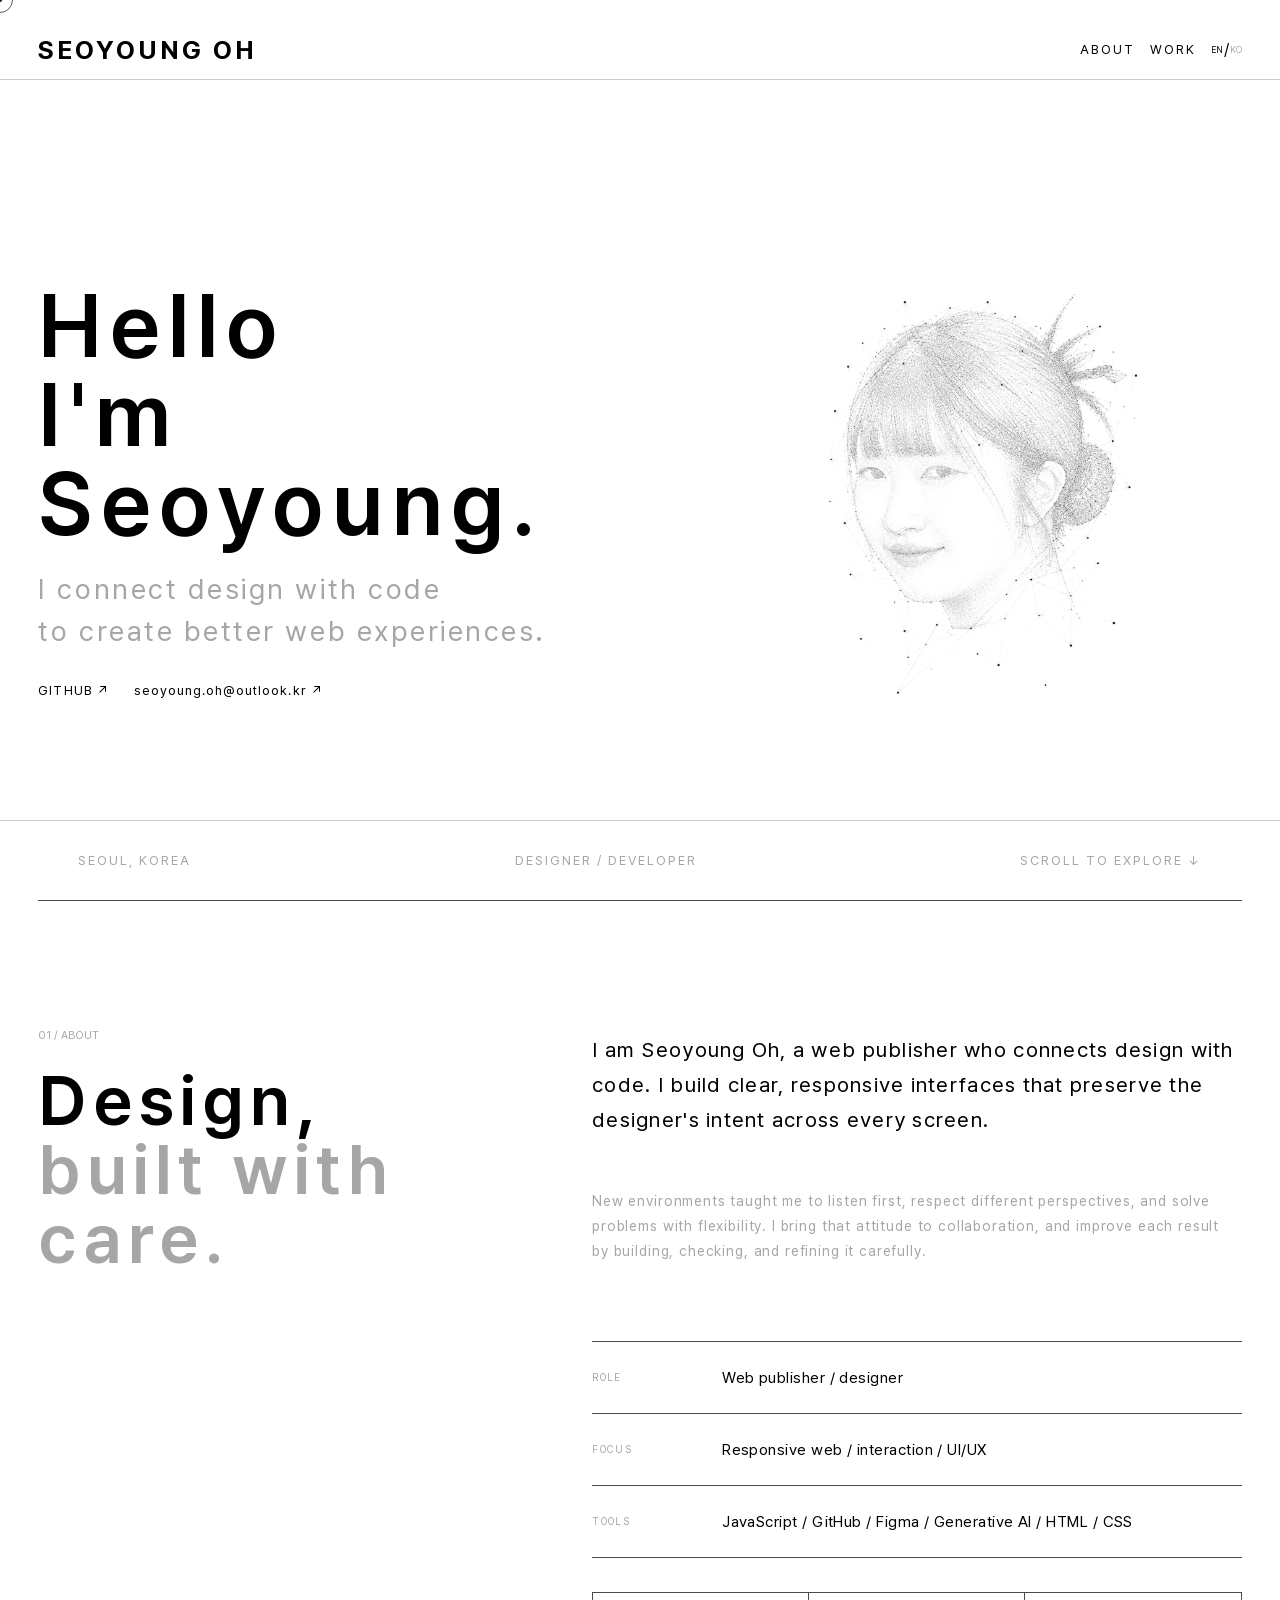
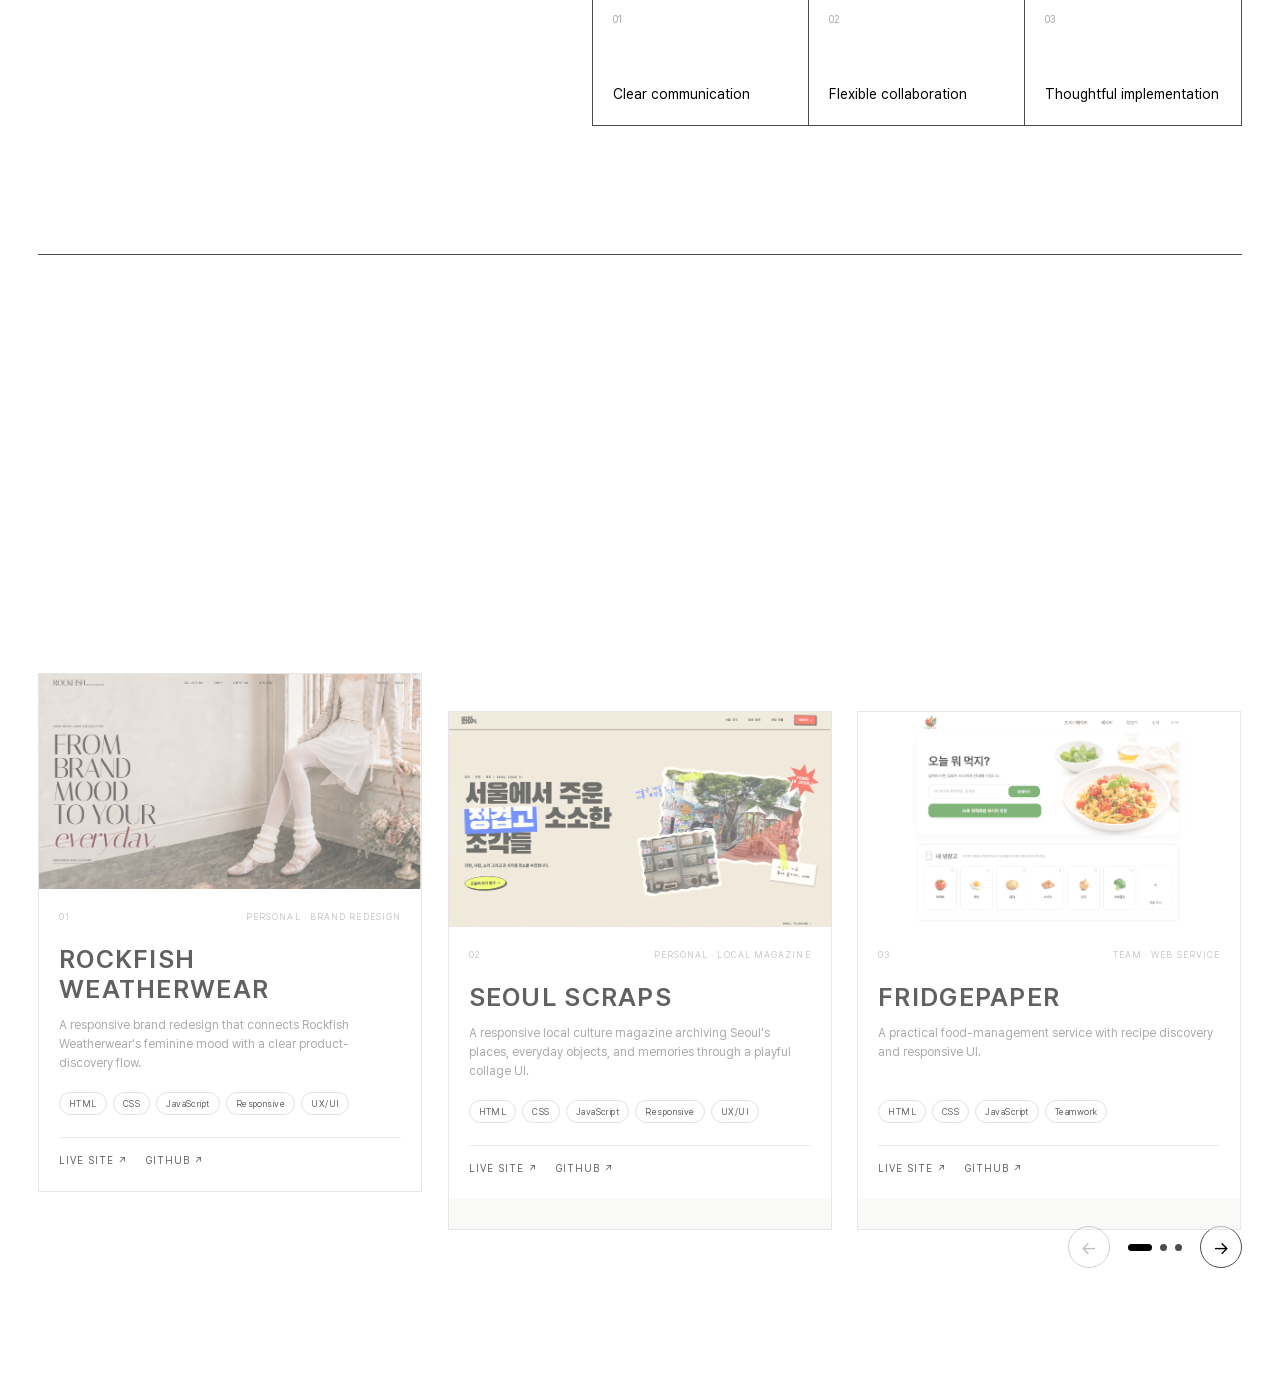
==== commit 27849f1e: "Add files via upload" ====
--- a/index.html
+++ b/index.html
@@ -240,7 +240,7 @@
 
 
           <figure class="work_item" data-project="03">
-            <a class="work_visual" href="https://olovesy.dothome.co.kr/FridgePaper/" target="_blank"
+            <a class="work_visual" href="https://ohbomna.dothome.co.kr/Fridgepaper/" target="_blank"
               rel="noopener noreferrer" aria-label="FridgePaper 프로젝트 보기">
               <img src="./img/work02.png" alt="FridgePaper 프로젝트">
             </a>
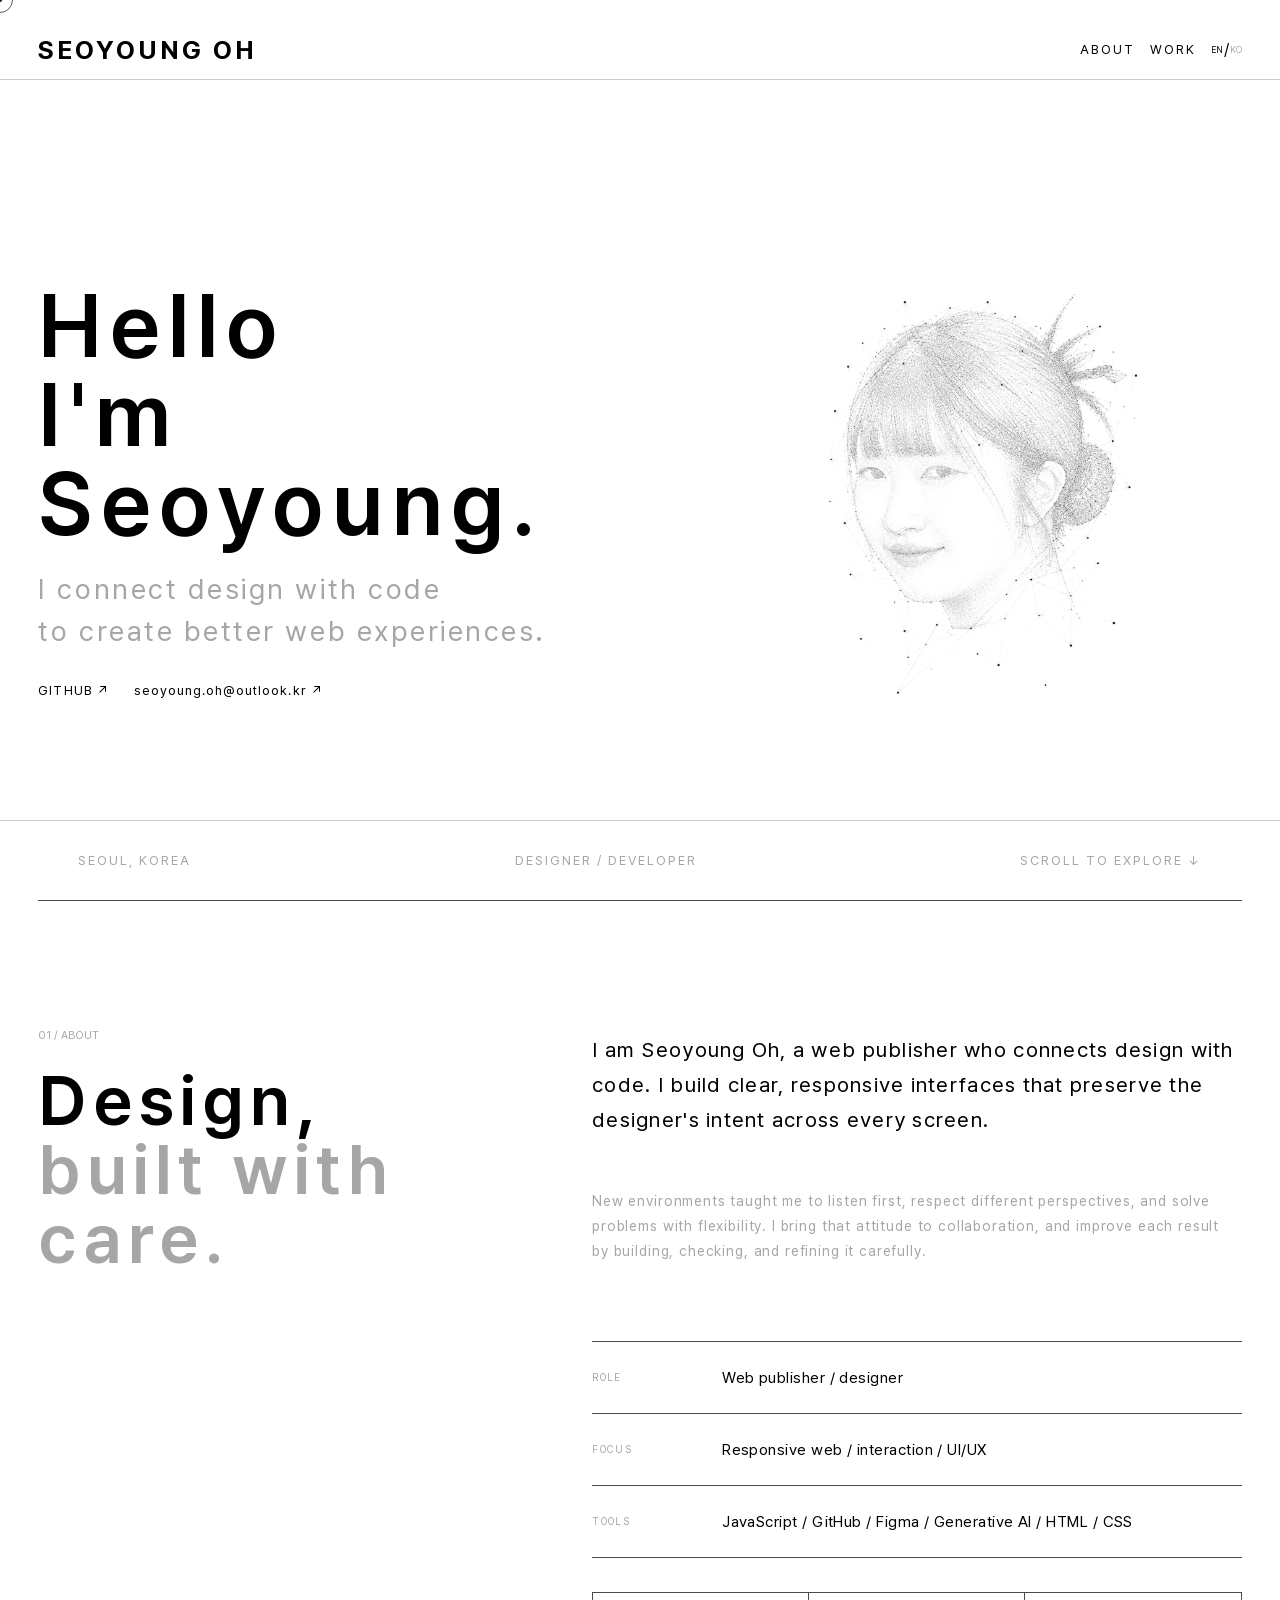
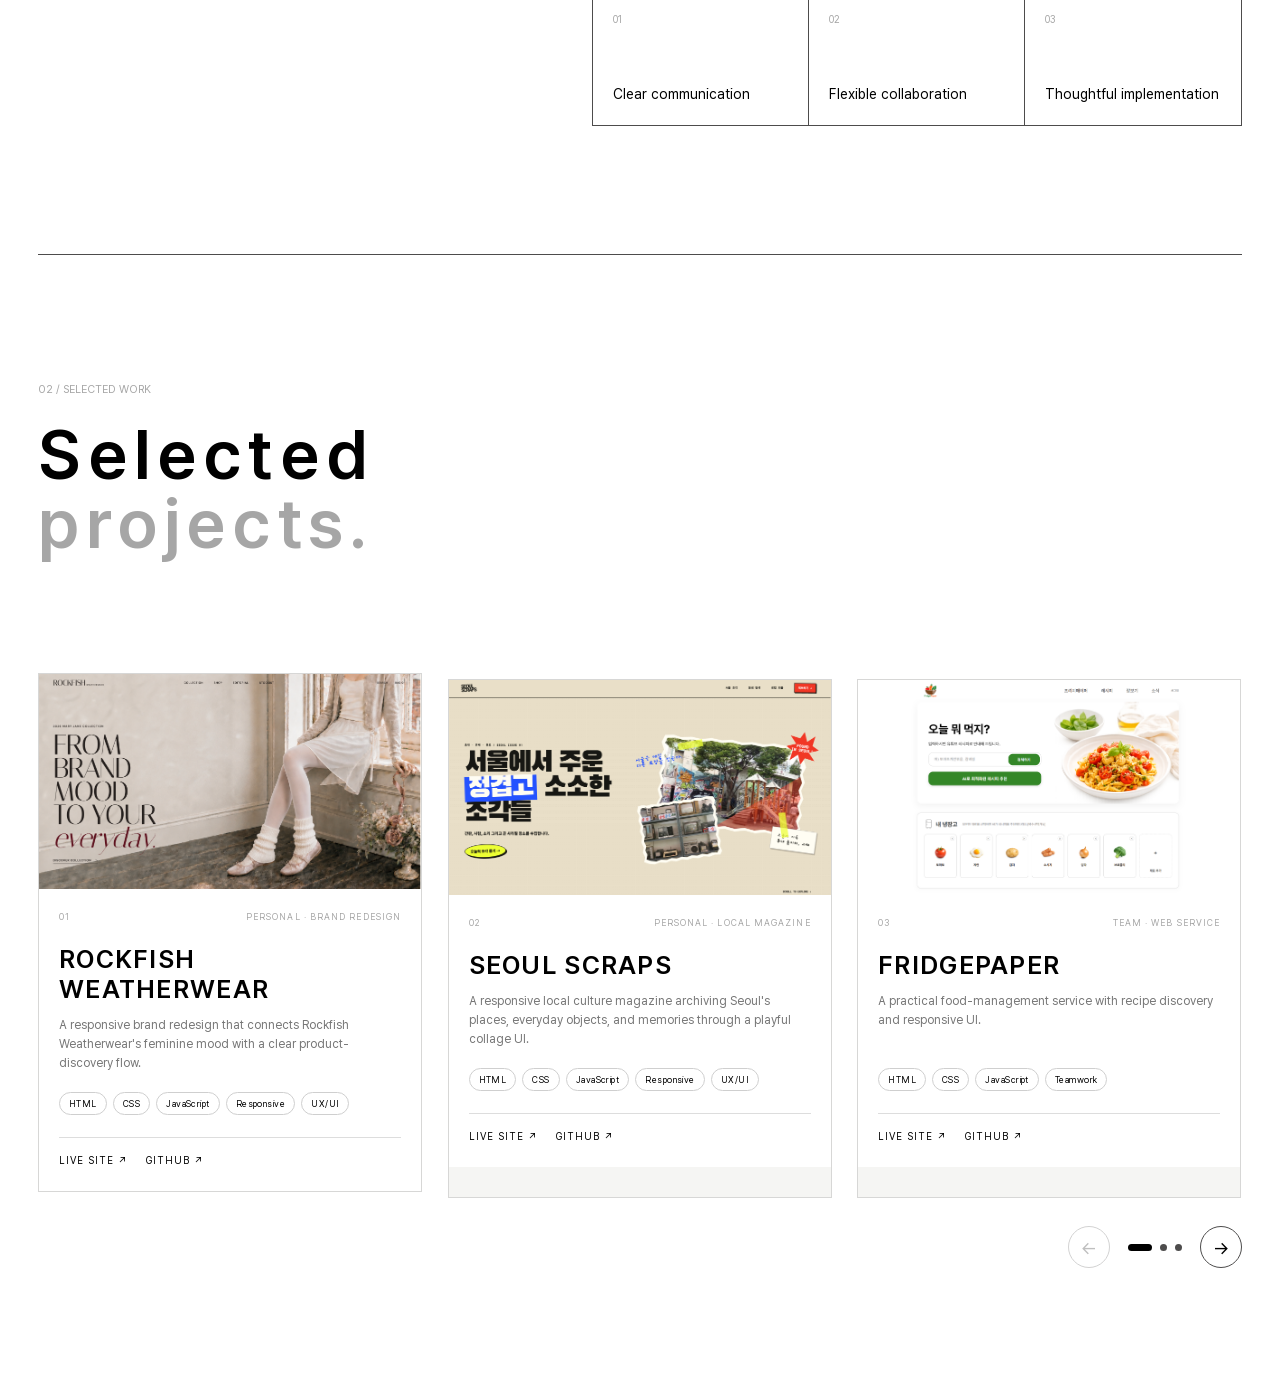
==== commit 55fcfc76: "Update index.html" ====
--- a/index.html
+++ b/index.html
@@ -257,7 +257,7 @@
                 <li>JavaScript</li>
                 <li>Teamwork</li>
               </ul>
-              <div class="work_links"><a href="https://olovesy.dothome.co.kr/FridgePaper/" target="_blank"
+              <div class="work_links"><a href="https://ohbomna.dothome.co.kr/FridgePaper/" target="_blank"
                   rel="noopener noreferrer">LIVE SITE ↗</a><a href="https://github.com/olovesy" target="_blank"
                   rel="noopener noreferrer">GITHUB ↗</a></div>
             </figcaption>
@@ -302,4 +302,4 @@
 
 </body>
 
-</html>+</html>
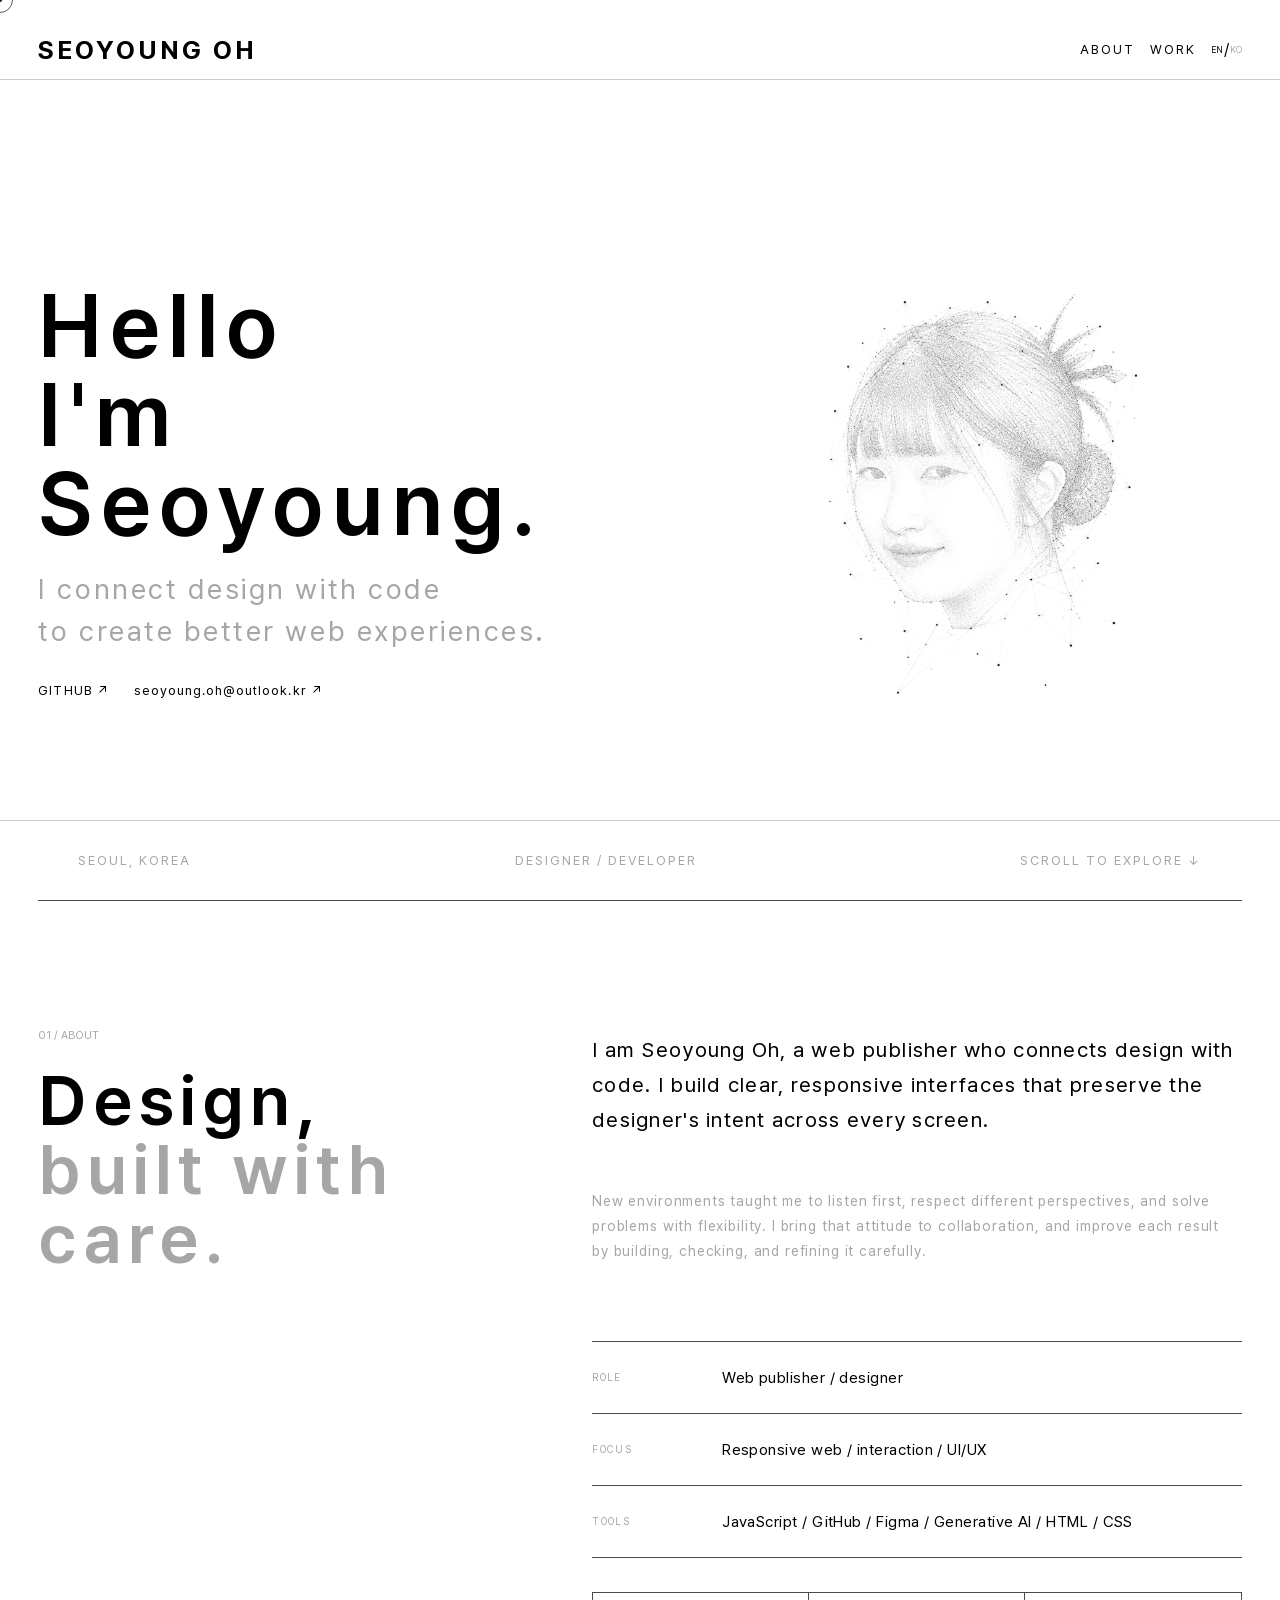
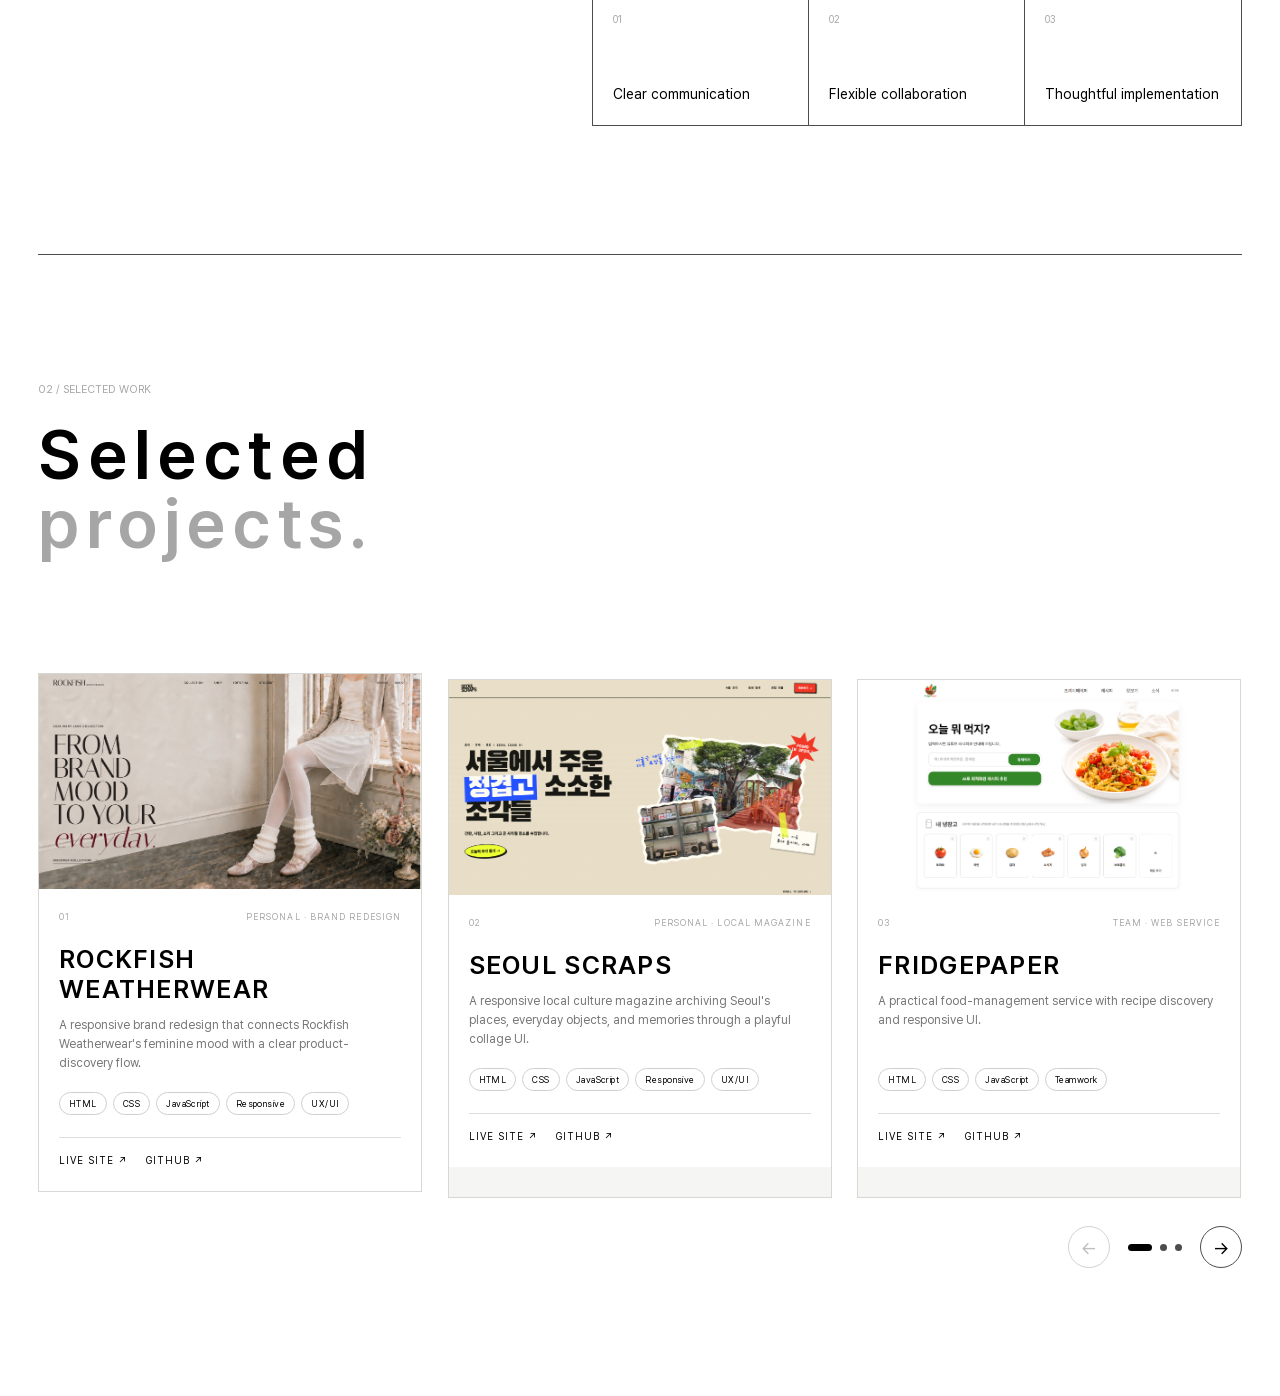
==== commit 757ceff1: "Update index.html" ====
--- a/index.html
+++ b/index.html
@@ -257,7 +257,7 @@
                 <li>JavaScript</li>
                 <li>Teamwork</li>
               </ul>
-              <div class="work_links"><a href="https://ohbomna.dothome.co.kr/FridgePaper/" target="_blank"
+              <div class="work_links"><a href="https://ohbomna.dothome.co.kr/Fridgepaper/" target="_blank"
                   rel="noopener noreferrer">LIVE SITE ↗</a><a href="https://github.com/olovesy" target="_blank"
                   rel="noopener noreferrer">GITHUB ↗</a></div>
             </figcaption>
